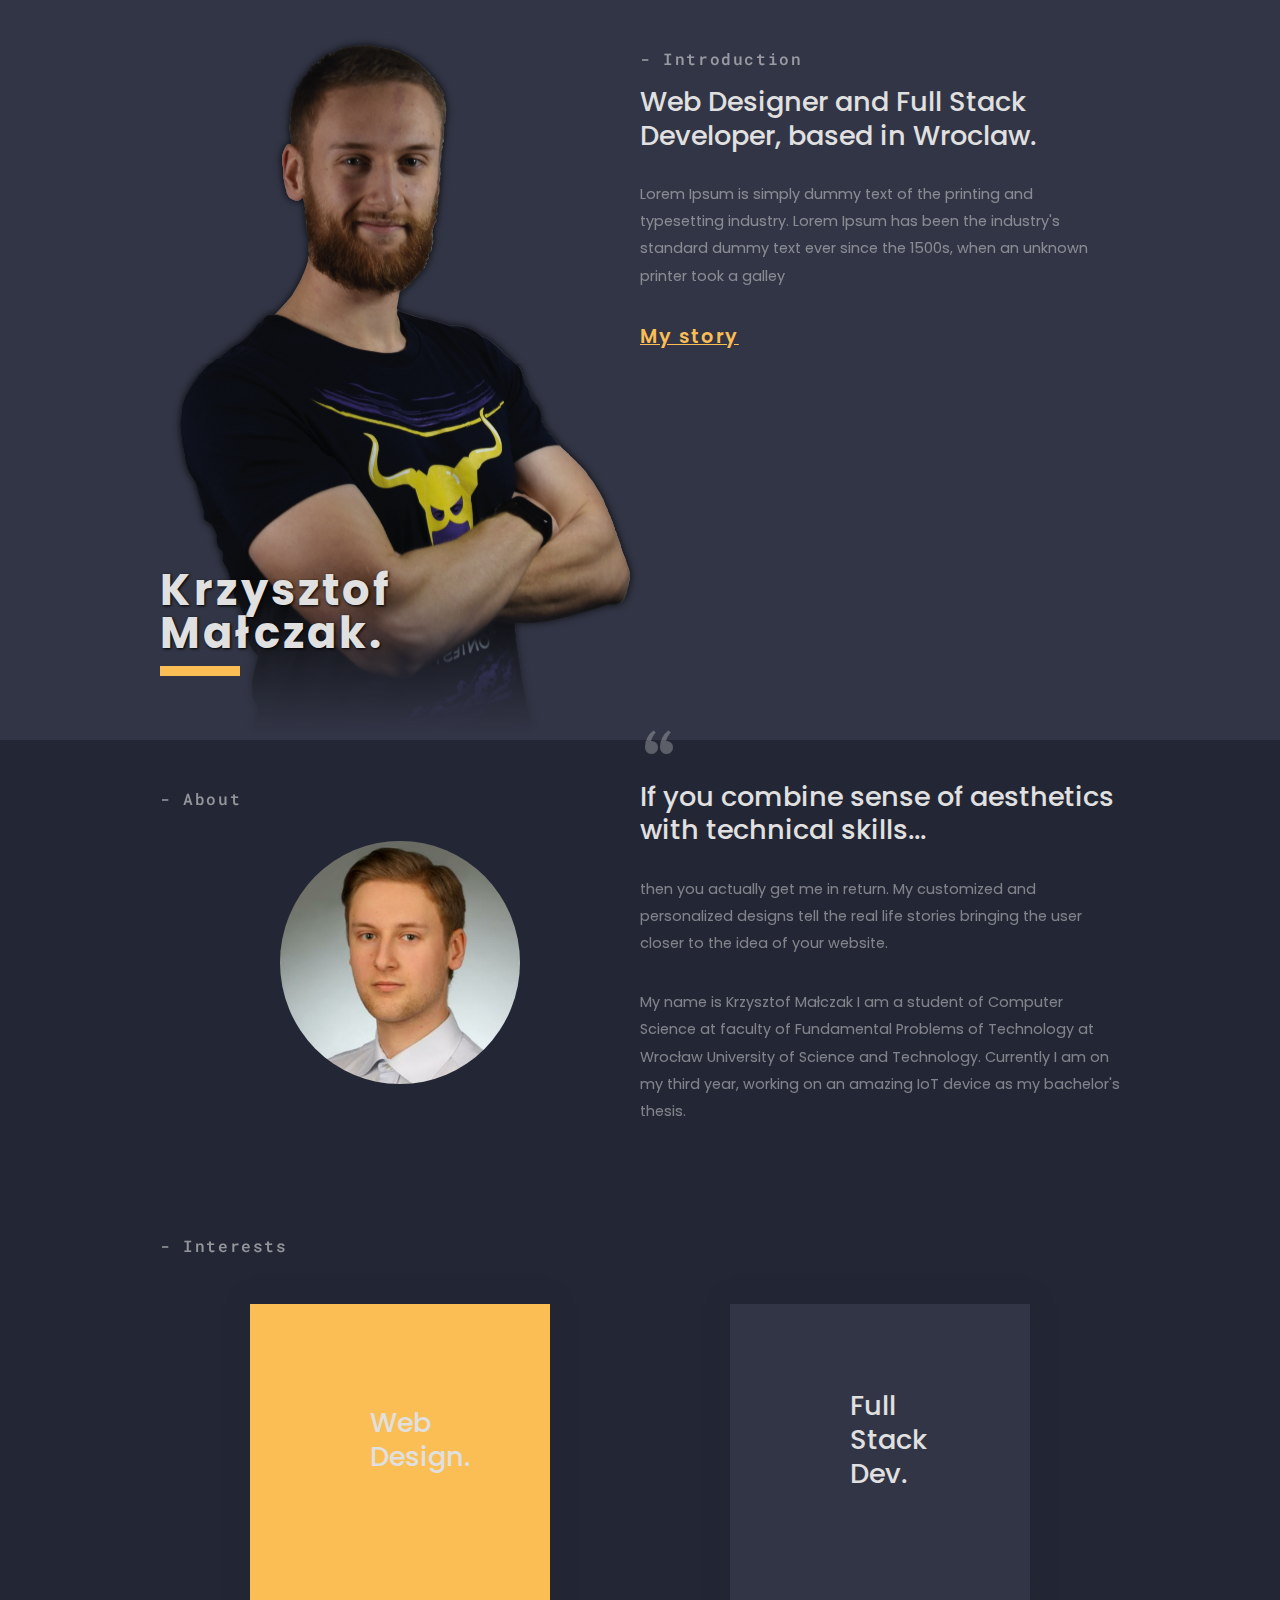
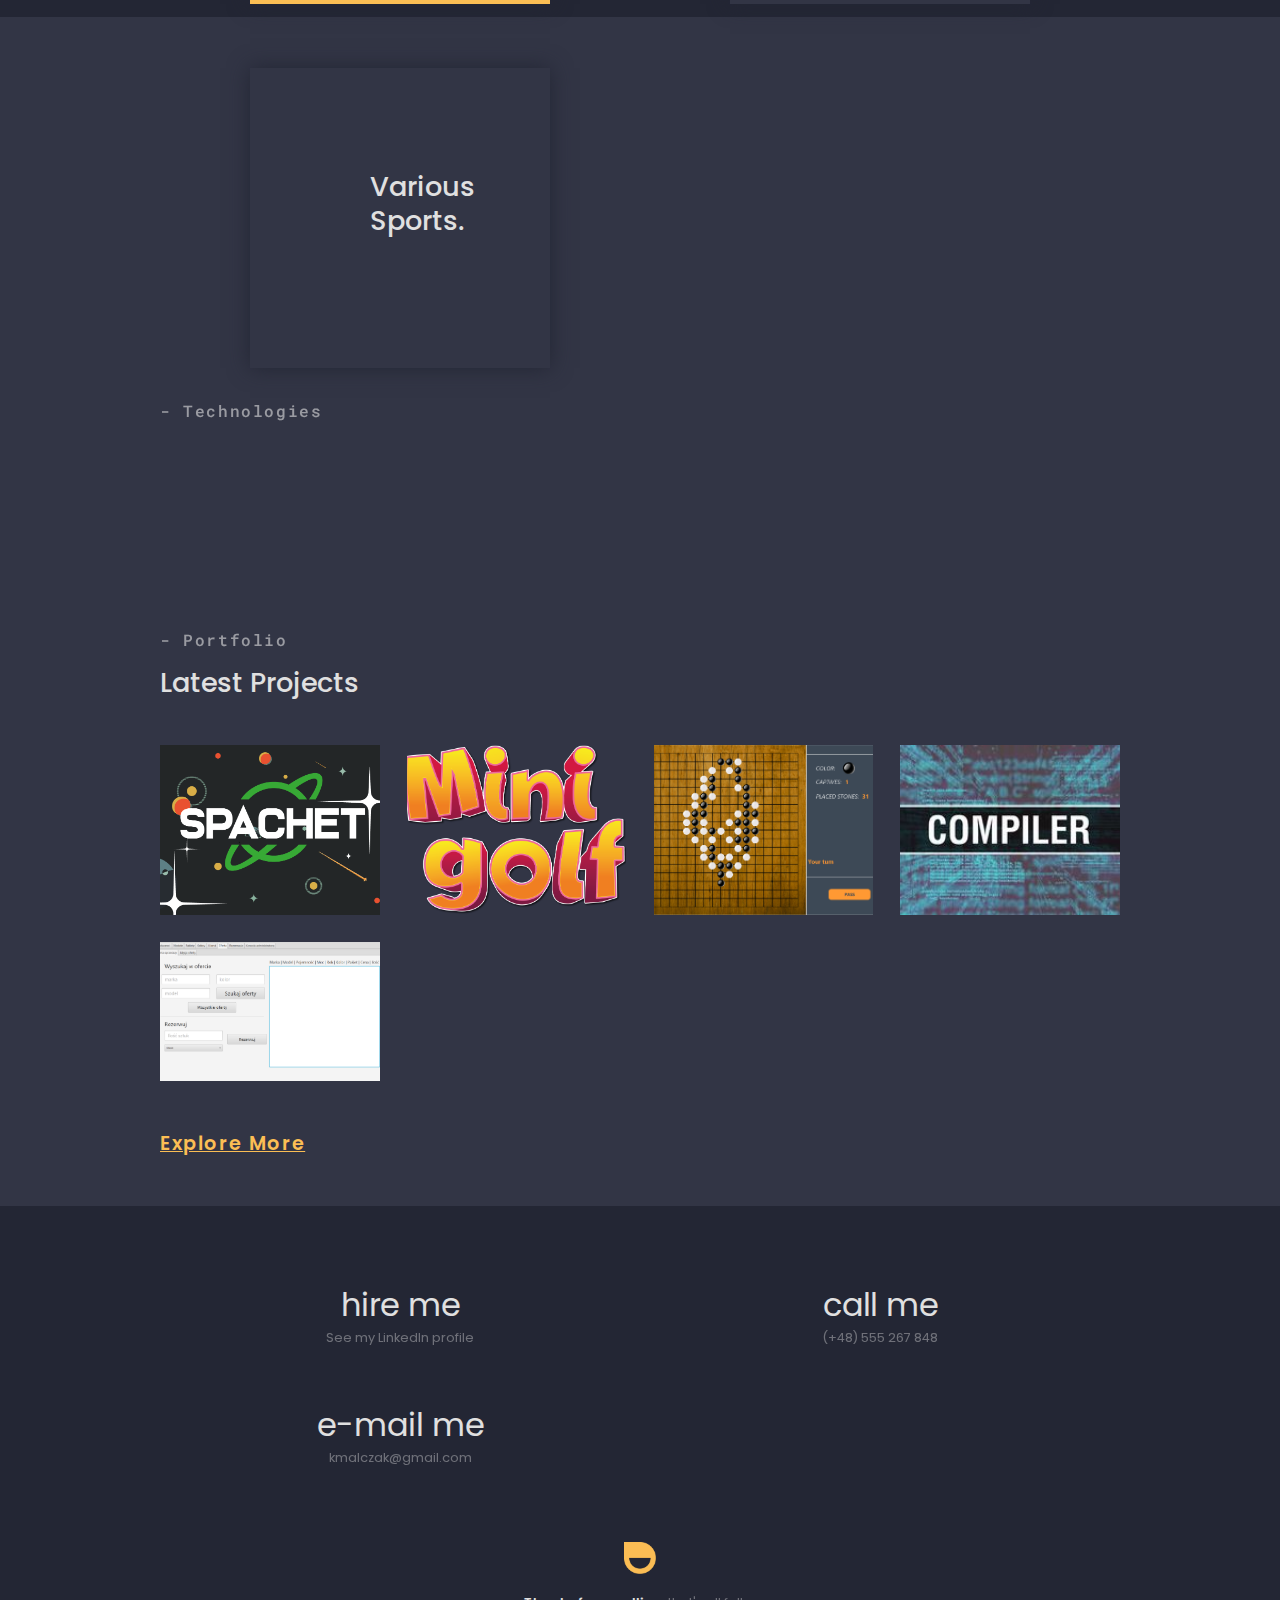
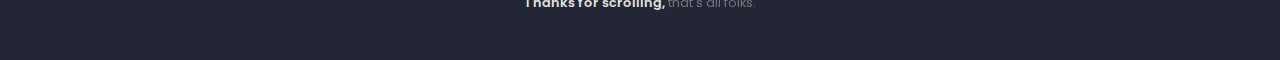
==== index.html @ ff22148f "Finished mobile version" ====
<!DOCTYPE html>
<html lang="en">
<head>
    <meta charset="UTF-8">
    <meta http-equiv="X-UA-Compatible" content="IE=edge">
    <meta name="viewport" content="width=device-width, initial-scale=1.0">
    <link rel="stylesheet" href="https://use.fontawesome.com/releases/v5.15.2/css/all.css" integrity="sha384-vSIIfh2YWi9wW0r9iZe7RJPrKwp6bG+s9QZMoITbCckVJqGCCRhc+ccxNcdpHuYu" crossorigin="anonymous">
    <link rel="stylesheet" href="./styles/style.css">
    <title>Krzysztof Małczak</title>
</head>
<body>
    <section id="intro" class="light">
        <div class="container">
            <div class="grid-col">
                <div class="col-pos-rel">
                    <h1 class="page-title">Krzysztof<br>Małczak.</h1>
                    <img class="hero-img" src="./resources/me.png" alt="me">
                </div>
                <div class="col-padded">
                    <h3 class="title-dash"> - Introduction</h3>
                    <h2 class="title">Web Designer and Full Stack Developer, based in Wroclaw.</h2>
                    <p class="simple-text">Lorem Ipsum is simply dummy text of the printing and typesetting industry. Lorem Ipsum has been the industry's standard dummy text ever since the 1500s, when an unknown printer took a galley</p>
                    <a class="simple-link" href="#about">
                        <span>My story</span>
                        <i class="fas fa-arrow-right"></i>
                    </a>
                </div>
            </div>
        </div>  
    </section>
    <section id="about" class="dark">
        <div class="container">
            <div class="grid-col">
                <div class="col-padded">
                    <h3 class="title-dash"> - About</h3>
                    <img class="about-img" src="./resources/krzysztof_malczak1.png" alt="me2">
                </div>
                <div>
                    <p class="quote-symbol">“</p>
                    <h2 class="title">If you combine sense of aesthetics with technical skills...</h2>
                    <p class="simple-text">then you actually get me in return. My customized and personalized designs tell the real life stories bringing the user closer to the idea of your website.</p>
                    <p class="simple-text">My name is Krzysztof Małczak I am a student of Computer Science at faculty of Fundamental Problems of Technology at Wrocław University of Science and Technology. Currently I am on my third year, working on an amazing IoT device as my bachelor's thesis.</p>
                    <aside class="social-media-row">
                        <a href="https://www.instagram.com/mauczi16/"><i class="fab fa-instagram"></i></a>
                        <a href="https://github.com/krzysztofMlczk"><i class="fab fa-github"></i></a>
                        <a href="https://www.linkedin.com/in/krzysztof-malczak/"><i class="fab fa-linkedin-in"></i></a>
                    </aside>
                </div>
            </div>
        </div>
    </section>
    <section id="interests" class="dark-light">
        <div class="container">
            <h3 class="title-dash"> - Interests</h3>
            <div class="grid-col">
                <div class="tile bright">
                    <div class="tile-grid">
                        <i class="fas fa-dice-d6"></i>
                        <h2 class="title">Web Design.</h2>
                    </div>
                </div>
                <div class="tile">
                    <div class="tile-grid">
                        <i class="fas fa-layer-group"></i>
                        <h2 class="title">Full Stack Dev.</h2>
                    </div>
                </div>
                <div class="tile">
                    <div class="tile-grid">
                        <i class="fas fa-running"></i>
                        <h2 class="title">Various Sports.</h2>
                    </div>
                </div>
            </div>
        </div>
    </section>
    <section id="technologies" class="light">
        <div class="container">
            <h3 class="title-dash"> - Technologies</h3>
            <div class="tech-grid">
                <i class="fab fa-js"></i>
                <i class="fab fa-react"></i>
                <i class="fab fa-node-js"></i>
                <i class="fab fa-css3-alt"></i>
                <i class="fab fa-html5"></i>
                <i class="fab fa-python"></i>
            </div>
        </div>
    </section>
    <section id="portfolio" class="light">
        <div class="container">
            <h3 class="title-dash"> - Portfolio</h3>
            <h2 class="title">Latest Projects</h2>
            <div class="projects-grid">
                <div><img class="" src="./resources/projects-imgs/spachet.png" alt="cannot display"></div>
                <div><img src="./resources/projects-imgs/minigolf.png" alt="cannot display"></div>
                <div><img src="./resources/projects-imgs/go_game.png" alt="cannot display"></div>
                <div><img src="./resources/projects-imgs/compiler.jpg" alt="cannot display"></div>
                <div><img src="./resources/projects-imgs/database_app.png" alt="cannot display"></div>
            </div>
            <a class="simple-link" href="#">
                <span>Explore More</span>
                <i class="fas fa-arrow-right"></i>
            </a>
        </div>
    </section>
    <section id="contact" class="dark">
        <div class="container">
            <div class="grid-col">
                <div class="contact-item">
                    <a href="https://www.linkedin.com/in/krzysztof-malczak/"><i class="fab fa-linkedin contact-icon"></i></a>
                    <h1 class="contact-title">hire me</h1>
                    <p class="contact-text">See my LinkedIn profile</p>
                </div>
                <div class="contact-item">
                    <i class="fas fa-phone-alt contact-icon"></i>
                    <h1 class="contact-title">call me</h1>
                    <p class="contact-text">(+48) 555 267 848</p>
                </div>
                <div class="contact-item">
                    <i class="fas fa-envelope contact-icon"></i>
                    <h1 class="contact-title">e-mail me</h1>
                    <p class="contact-text">kmalczak@gmail.com</p>
                </div>
            </div>
        </div>
    </section>
    <footer class="dark">
        <div class="container">
            <img class="logo" src="./resources/logo.png" alt="logo">
            <p class="text">
                Thanks for scrolling,<span> that's all folks.</span>
            </p>
        </div>
    </footer>
</body>
</html>
---- styles/style.css ----
@import url("./variables.css");
@import url("https://fonts.googleapis.com/css2?family=Poppins:wght@100;200;300;400;500;600;700;800;900&family=Roboto+Mono:wght@300;400;500;600;700&family=RocknRoll+One&display=swap");

/* ----------------- GENERAL ------------------------ */
* {
  margin: 0;
  padding: 0;
  box-sizing: border-box;
  font-family: "Poppins", sans-serif;
  font-weight: 400;
  color: var(--text-color);
}

section.light {
  background-color: var(--bg-light);
}

section.dark,
footer.dark {
  background-color: var(--bg-dark);
}

section.dark-light {
  background: linear-gradient(180deg, var(--bg-dark) 50%, var(--bg-light) 50%);
}

.container {
  width: 75vw;
  margin: 0 auto;
}

.grid-col {
  display: grid;
  grid-template-columns: 1fr;
}

.col-pos-rel {
  position: relative;
}

.col-padded {
  padding: 3rem 0;
}

h3.title-dash {
  font-size: 1rem;
  font-weight: 500;
  font-family: "Roboto Mono", monospace;
  opacity: 0.6;
  letter-spacing: 0.1rem;
  margin-bottom: 1rem;
}

h2.title {
  font-size: 1.7rem;
  font-weight: 500;
  line-height: 2.1rem;
  margin-bottom: 1.8rem;
}

p.simple-text {
  font-size: 0.9rem;
  opacity: 0.5;
  line-height: 1.7rem;
  margin-bottom: 2rem;
}

a.simple-link {
  text-decoration: none;
  font-size: 1.2rem;
  letter-spacing: 0.1rem;
  color: var(--addition-color);
}

a.simple-link > span {
  font-weight: 600;
  text-decoration: underline;
}

a.simple-link > i {
  margin-left: 1.5rem;
}

a.simple-link > span,
a.simple-link > i {
  color: var(--addition-color);
  transition: color 0.2s ease;
}

a.simple-link:hover > span,
a.simple-link:hover > i {
  color: white;
}

/* ----------------- INTRO ------------------------ */

.hero-img {
  width: 100%;
  mask-image: linear-gradient(
    to top,
    rgba(0, 0, 0, 0) 0%,
    rgba(0, 0, 0, 1) 20%
  );
  -webkit-mask-image: linear-gradient(
    to top,
    rgba(0, 0, 0, 0) 0%,
    rgba(0, 0, 0, 1) 20%
  );
}

.page-title {
  z-index: 10;
  position: absolute;
  bottom: 10%;
  font-size: 2.7rem;
  font-weight: 700;
  letter-spacing: 0.2rem;
  line-height: 2.7rem;
  text-shadow: 1px 1px 3px black;
}

.page-title::after {
  content: "";
  height: 10px;
  width: 25vw;
  max-width: 80px;
  background: var(--addition-color);
  display: block;
  transform: translateY(10px);
}

/* -------------- ABOUT ---------------------------- */

.about-img {
  width: 50%;
  display: block;
  margin: 2rem auto 0 auto;
  border-radius: 100%;
}

p.quote-symbol {
  font-size: 5rem;
  line-height: 2.5rem;
  opacity: 0.3;
  font-family: "RocknRoll One", sans-serif;
}

.social-media-row {
  font-size: 1.25rem;
  text-align: center;
  margin-bottom: 3rem;
}

.social-media-row a {
  text-decoration: none;
}

.social-media-row i {
  color: var(--addition-color);
  margin: 1.25rem 0.65rem 0 0.65rem;
}

/* ----------------- INTERESTS ------------------- */

.tile {
  display: flex;
  flex-direction: column;
  justify-content: center;
  align-items: center;
  width: 75vw;
  height: 75vw;
  max-width: 300px;
  max-height: 300px;
  margin: 2rem auto;
  background-color: var(--bg-light);
  box-shadow: 0 0 20px var(--bg-dark);
}

.tile.bright {
  background-color: var(--addition-color);
}

.tile-grid {
  width: 60%;
  display: grid;
  grid-template-columns: 1fr 2fr;
}

.tile i {
  font-size: 1.5rem;
  text-align: center;
}

/* ---------------- TECHNOLOGIES ------------------ */

.tech-grid {
  display: grid;
  grid-template-columns: 1fr 1fr;
  grid-gap: 3rem;
  text-align: center;
  padding: 3rem 0;
}

.tech-grid i {
  font-size: 4rem;
}

/* -------------- PORTFOLIO -------------------------- */

#portfolio {
  padding-bottom: 3rem;
}

.projects-grid {
  display: grid;
  grid-template-columns: repeat(auto-fit, minmax(200px, 1fr));
  grid-gap: 1.7rem;
  padding: 1rem 0 3rem 0;
}

.projects-grid div {
  overflow: hidden;
}

.projects-grid img {
  width: 100%;
  height: 100%;
  object-fit: cover;
  cursor: pointer;
  transition: all 0.2s ease;
}

.projects-grid img:hover {
  transform: scale(1.1);
}

/* -------------------- CONTACT ----------------------------------- */

#contact {
  padding: 3rem 0;
}

.contact-item {
  text-align: center;
  padding: 1.7rem 0;
}

.contact-icon {
  font-size: 2.2rem;
}

.contact-text {
  opacity: 0.4;
  font-size: 0.8rem;
}

/* -------------------- FOOTER ----------------------------------- */

footer {
  padding-bottom: 3rem;
  text-align: center;
}

footer .logo {
  width: 2rem;
  margin-bottom: 0.8rem;
}

footer .text {
  font-weight: 600;
  font-size: 0.8rem;
}

footer .text span {
  font-weight: normal;
  opacity: 0.4;
}

/* MEDIUM SCREEN */

@media screen and (min-width: 768px) {
  .grid-col {
    grid-template-columns: 1fr 1fr;
  }
}

/* LARGE SCREEN */
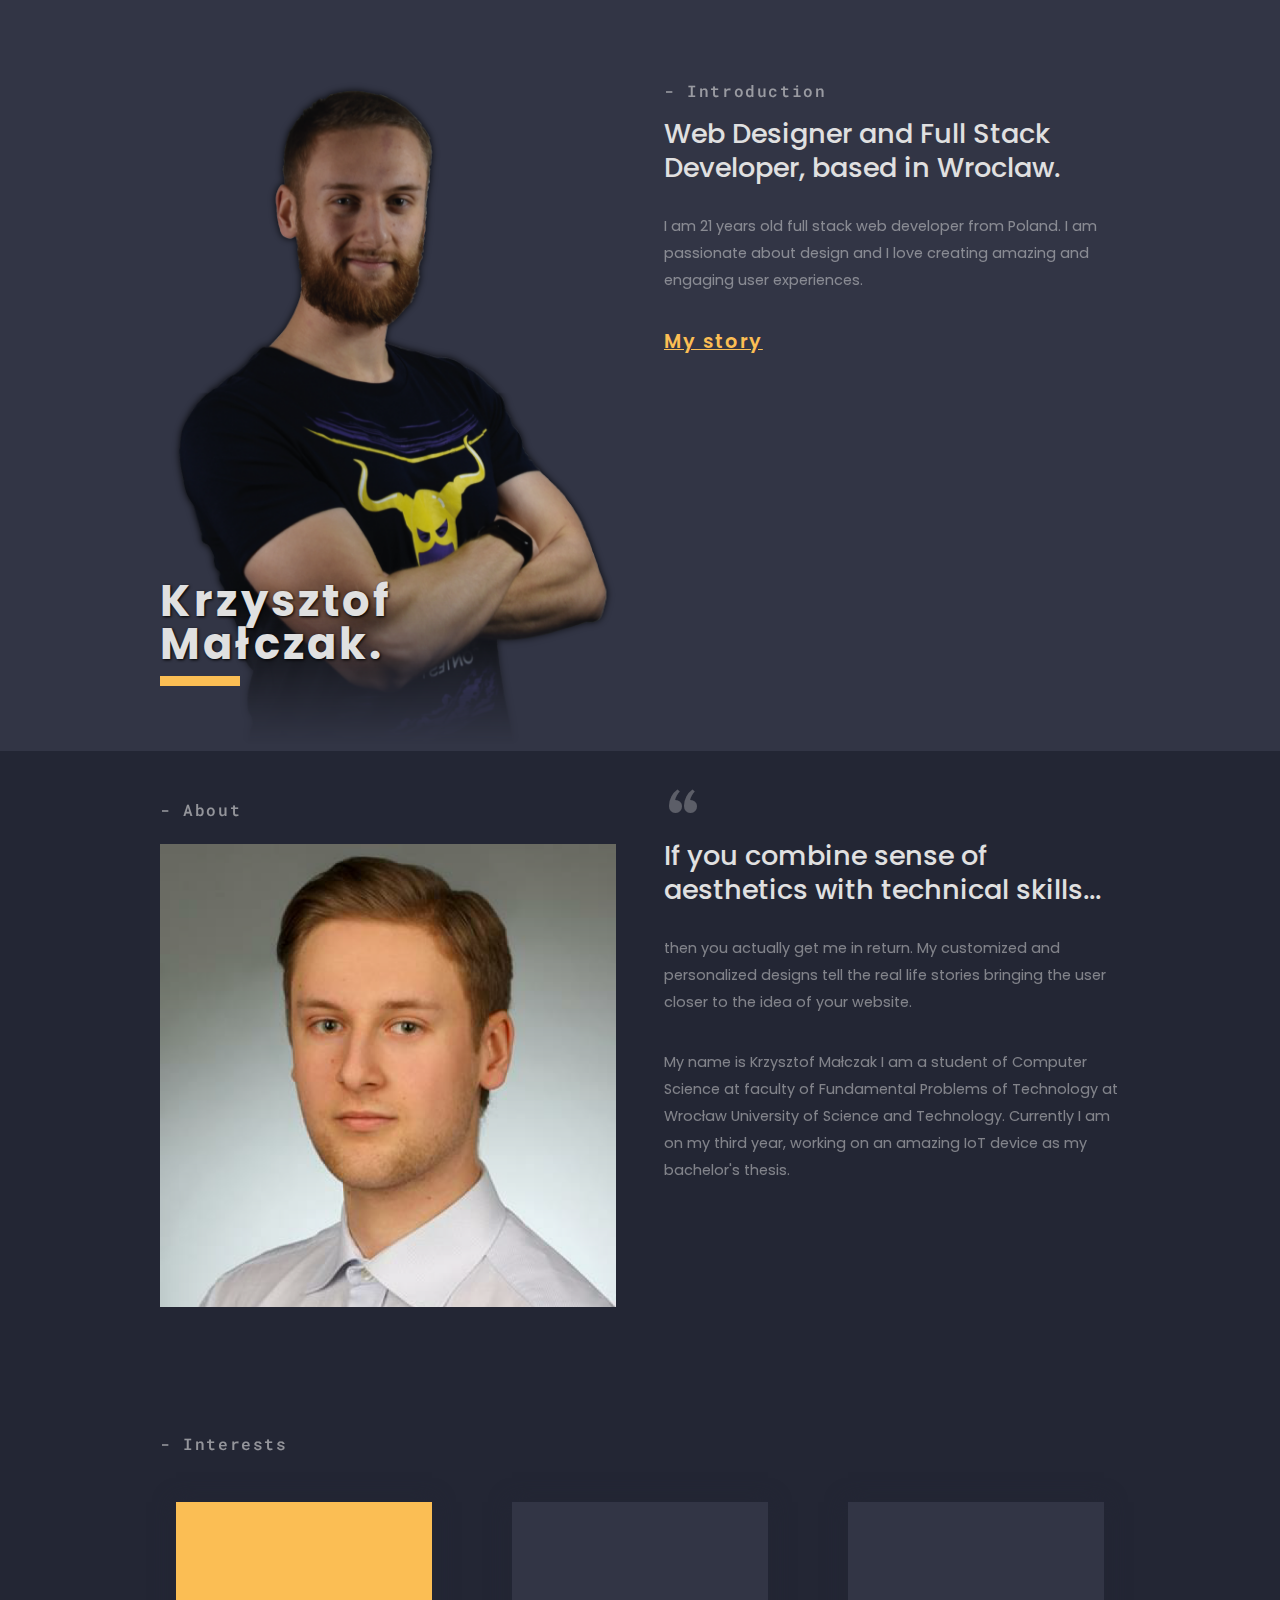
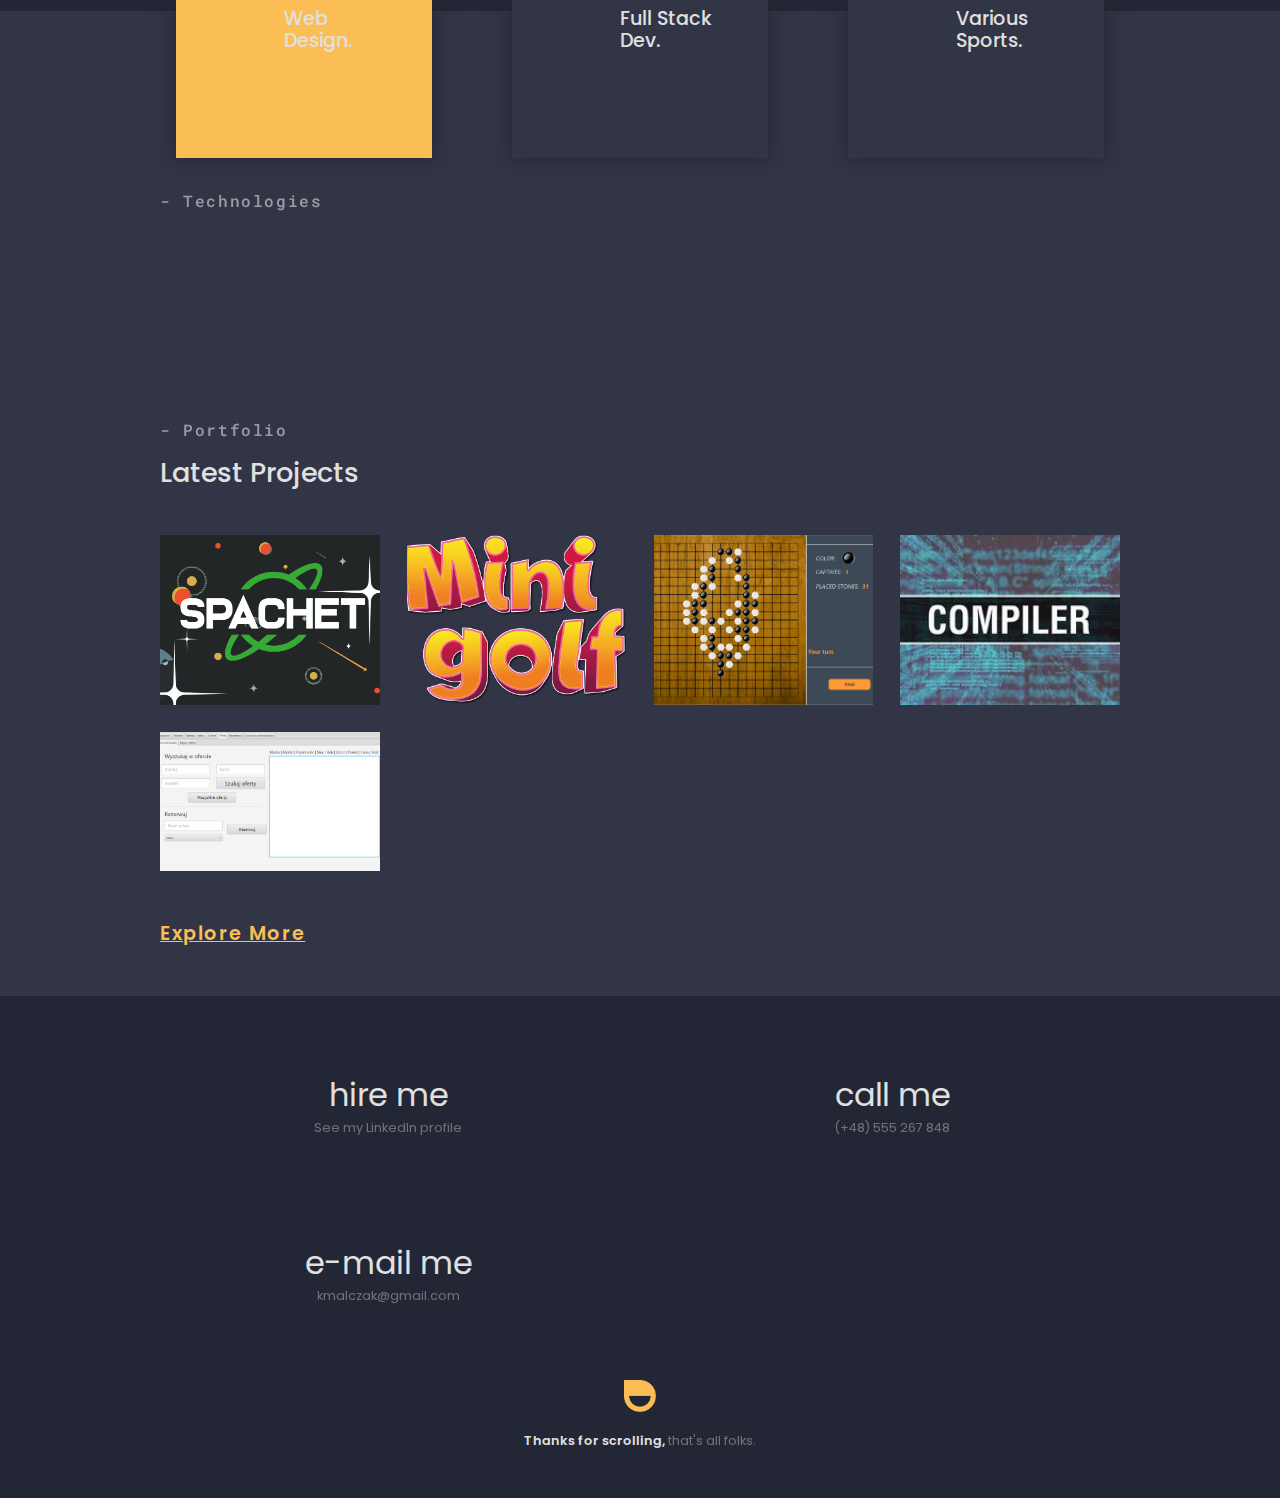
==== commit ef52a391: "Implemented intro, about and interests sections for medium device" ====
--- a/index.html
+++ b/index.html
@@ -19,7 +19,7 @@
                 <div class="col-padded">
                     <h3 class="title-dash"> - Introduction</h3>
                     <h2 class="title">Web Designer and Full Stack Developer, based in Wroclaw.</h2>
-                    <p class="simple-text">Lorem Ipsum is simply dummy text of the printing and typesetting industry. Lorem Ipsum has been the industry's standard dummy text ever since the 1500s, when an unknown printer took a galley</p>
+                    <p class="simple-text">I am 21 years old full stack web developer from Poland. I am passionate about design and I love creating amazing and engaging user experiences.</p>
                     <a class="simple-link" href="#about">
                         <span>My story</span>
                         <i class="fas fa-arrow-right"></i>
@@ -35,18 +35,18 @@
                     <h3 class="title-dash"> - About</h3>
                     <img class="about-img" src="./resources/krzysztof_malczak1.png" alt="me2">
                 </div>
-                <div>
+                <div class="col">
                     <p class="quote-symbol">“</p>
                     <h2 class="title">If you combine sense of aesthetics with technical skills...</h2>
                     <p class="simple-text">then you actually get me in return. My customized and personalized designs tell the real life stories bringing the user closer to the idea of your website.</p>
                     <p class="simple-text">My name is Krzysztof Małczak I am a student of Computer Science at faculty of Fundamental Problems of Technology at Wrocław University of Science and Technology. Currently I am on my third year, working on an amazing IoT device as my bachelor's thesis.</p>
-                    <aside class="social-media-row">
-                        <a href="https://www.instagram.com/mauczi16/"><i class="fab fa-instagram"></i></a>
-                        <a href="https://github.com/krzysztofMlczk"><i class="fab fa-github"></i></a>
-                        <a href="https://www.linkedin.com/in/krzysztof-malczak/"><i class="fab fa-linkedin-in"></i></a>
-                    </aside>
                 </div>
             </div>
+            <aside class="social-media-row">
+                <a href="https://www.instagram.com/mauczi16/"><i class="fab fa-instagram"></i></a>
+                <a href="https://github.com/krzysztofMlczk"><i class="fab fa-github"></i></a>
+                <a href="https://www.linkedin.com/in/krzysztof-malczak/"><i class="fab fa-linkedin-in"></i></a>
+            </aside>
         </div>
     </section>
     <section id="interests" class="dark-light">
--- a/styles/style.css
+++ b/styles/style.css
@@ -148,7 +148,7 @@
 .social-media-row {
   font-size: 1.25rem;
   text-align: center;
-  margin-bottom: 3rem;
+  padding-bottom: 3rem;
 }
 
 .social-media-row a {
@@ -191,6 +191,10 @@
   text-align: center;
 }
 
+.tile .title {
+  margin-bottom: 0;
+}
+
 /* ---------------- TECHNOLOGIES ------------------ */
 
 .tech-grid {
@@ -279,9 +283,56 @@
 /* MEDIUM SCREEN */
 
 @media screen and (min-width: 768px) {
+  /* -------------- GENERAL --------------- */
   .grid-col {
     grid-template-columns: 1fr 1fr;
-  }
+    grid-gap: 3rem;
+  }
+
+  /* -------------- INTRODUCTION --------------- */
+  #intro .col-padded {
+    padding: 5rem 0;
+  }
+
+  .hero-img {
+    padding-top: 3rem;
+  }
+
+  /* -------------- ABOUT --------------- */
+  #about .col {
+    padding: 3rem 0;
+  }
+
+  .about-img {
+    width: 100%;
+    border-radius: 0;
+    margin-top: 1.5rem;
+  }
+
+  /* -------------- INTERESTS --------------- */
+  #interests .grid-col {
+    grid-template-columns: 1fr 1fr 1fr;
+  }
+
+  .tile {
+    width: 20vw;
+    height: 20vw;
+  }
+
+  .tile .title {
+    font-size: 1.2rem;
+    line-height: 1.4rem;
+  }
+
+  .tile i {
+    font-size: 1.2rem;
+  }
+
+  .tile-grid {
+    grid-gap: 0.5rem;
+  }
+
+  /* -------------- TECHNOLOGIES --------------- */
 }
 
 /* LARGE SCREEN */
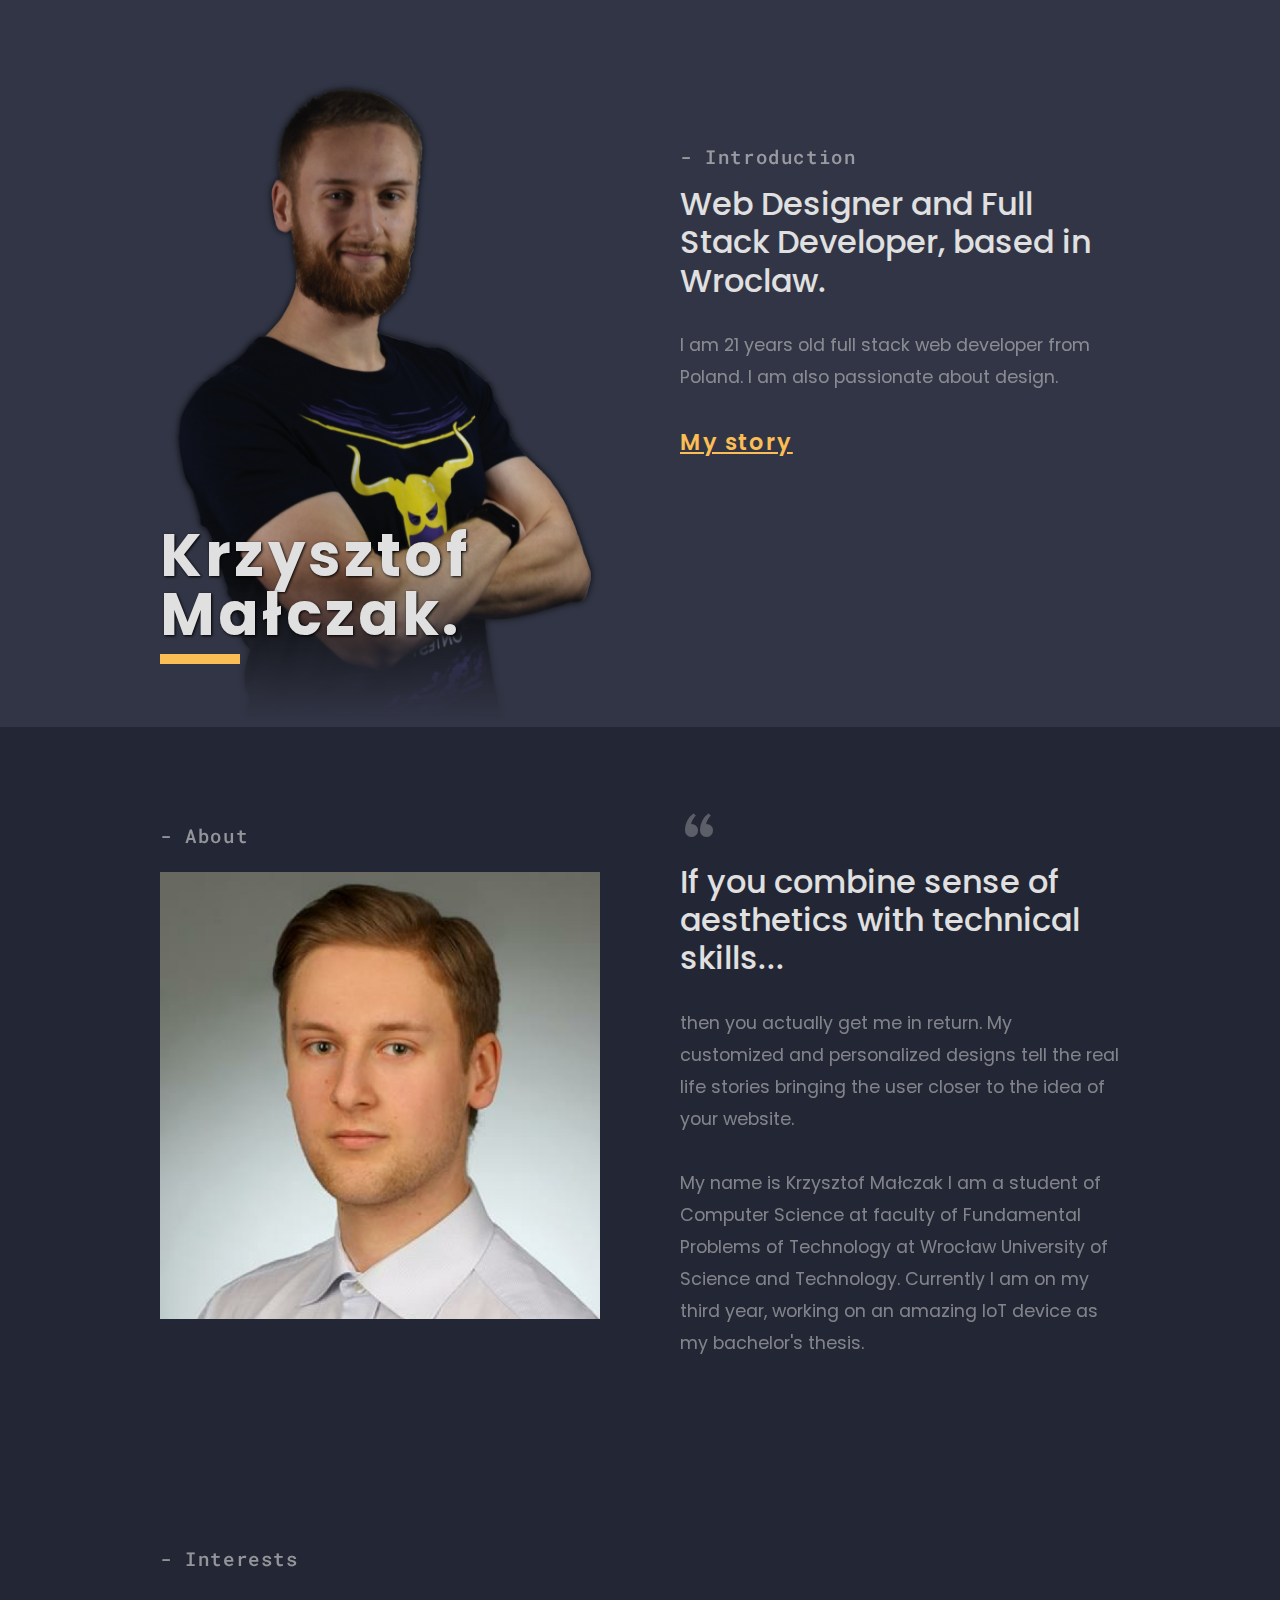
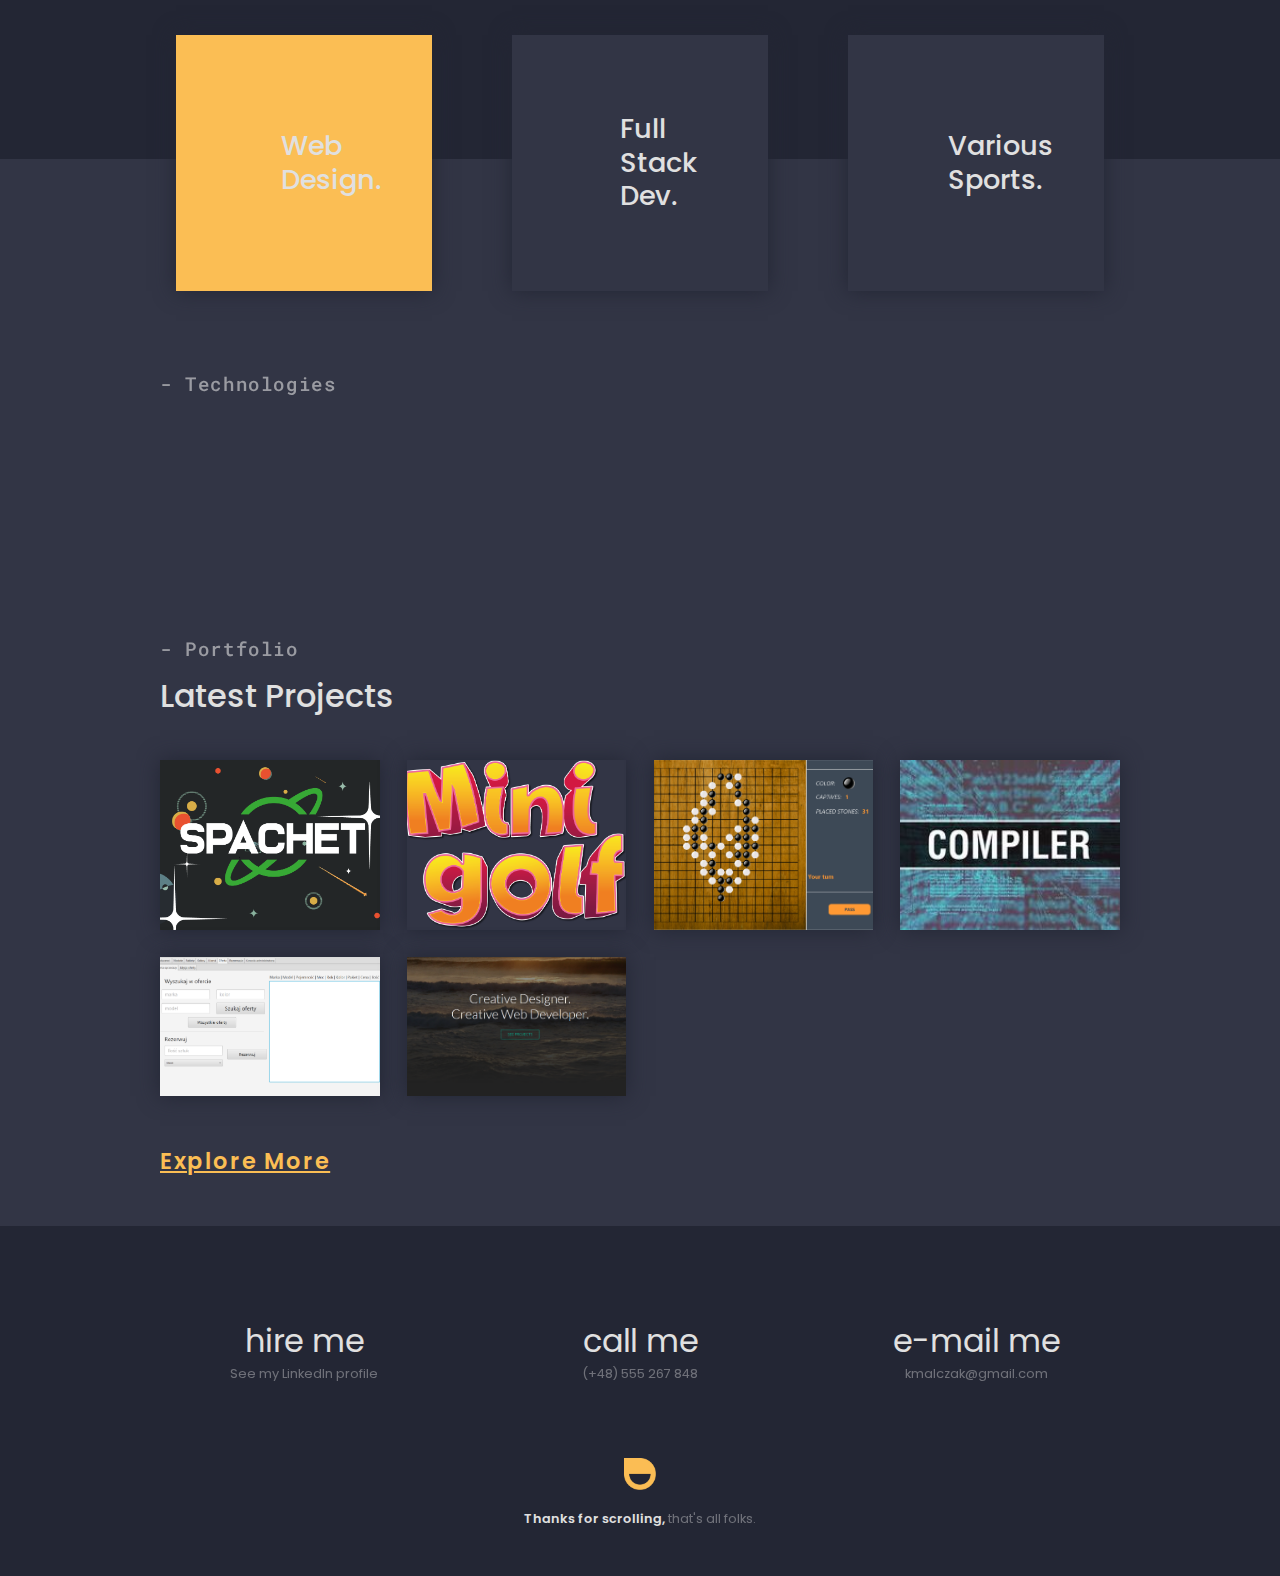
==== commit ba393e0d: "Home Page finished for all device sizes. Added smooth scroll" ====
--- a/index.html
+++ b/index.html
@@ -9,122 +9,140 @@
     <title>Krzysztof Małczak</title>
 </head>
 <body>
-    <section id="intro" class="light">
-        <div class="container">
-            <div class="grid-col">
-                <div class="col-pos-rel">
-                    <h1 class="page-title">Krzysztof<br>Małczak.</h1>
-                    <img class="hero-img" src="./resources/me.png" alt="me">
-                </div>
-                <div class="col-padded">
-                    <h3 class="title-dash"> - Introduction</h3>
-                    <h2 class="title">Web Designer and Full Stack Developer, based in Wroclaw.</h2>
-                    <p class="simple-text">I am 21 years old full stack web developer from Poland. I am passionate about design and I love creating amazing and engaging user experiences.</p>
-                    <a class="simple-link" href="#about">
-                        <span>My story</span>
-                        <i class="fas fa-arrow-right"></i>
-                    </a>
-                </div>
-            </div>
-        </div>  
-    </section>
-    <section id="about" class="dark">
-        <div class="container">
-            <div class="grid-col">
-                <div class="col-padded">
-                    <h3 class="title-dash"> - About</h3>
-                    <img class="about-img" src="./resources/krzysztof_malczak1.png" alt="me2">
-                </div>
-                <div class="col">
-                    <p class="quote-symbol">“</p>
-                    <h2 class="title">If you combine sense of aesthetics with technical skills...</h2>
-                    <p class="simple-text">then you actually get me in return. My customized and personalized designs tell the real life stories bringing the user closer to the idea of your website.</p>
-                    <p class="simple-text">My name is Krzysztof Małczak I am a student of Computer Science at faculty of Fundamental Problems of Technology at Wrocław University of Science and Technology. Currently I am on my third year, working on an amazing IoT device as my bachelor's thesis.</p>
-                </div>
-            </div>
-            <aside class="social-media-row">
-                <a href="https://www.instagram.com/mauczi16/"><i class="fab fa-instagram"></i></a>
-                <a href="https://github.com/krzysztofMlczk"><i class="fab fa-github"></i></a>
-                <a href="https://www.linkedin.com/in/krzysztof-malczak/"><i class="fab fa-linkedin-in"></i></a>
-            </aside>
-        </div>
-    </section>
-    <section id="interests" class="dark-light">
-        <div class="container">
-            <h3 class="title-dash"> - Interests</h3>
-            <div class="grid-col">
-                <div class="tile bright">
-                    <div class="tile-grid">
-                        <i class="fas fa-dice-d6"></i>
-                        <h2 class="title">Web Design.</h2>
+    <header class="nav-bar">
+        <nav class="container">
+            
+        </nav>
+    </header>
+    <main>
+        <section id="intro" class="light">
+            <div class="container">
+                <div class="grid-col">
+                    <div class="col-pos-rel">
+                        <h1 class="page-title">Krzysztof<br>Małczak.</h1>
+                        <aside class="social-media-row">
+                            <a href="https://www.instagram.com/mauczi16/"><i class="fab fa-instagram"></i></a>
+                            <a href="https://github.com/krzysztofMlczk"><i class="fab fa-github"></i></a>
+                            <a href="https://www.linkedin.com/in/krzysztof-malczak/"><i class="fab fa-linkedin-in"></i></a>
+                        </aside>
+                        <img class="hero-img" src="./resources/me.png" alt="me">
+                    </div>
+                    <div class="col-padded">
+                        <h3 class="title-dash"> - Introduction</h3>
+                        <h2 class="title">Web Designer and Full Stack Developer, based in Wroclaw.</h2>
+                        <p class="simple-text">I am 21 years old full stack web developer from Poland. I am also passionate about design.</p>
+                        <a class="simple-link" href="#about">
+                            <span>My story</span>
+                            <i class="fas fa-arrow-right"></i>
+                        </a>
                     </div>
                 </div>
-                <div class="tile">
-                    <div class="tile-grid">
-                        <i class="fas fa-layer-group"></i>
-                        <h2 class="title">Full Stack Dev.</h2>
+            </div>  
+        </section>
+        <section id="about" class="dark">
+            <div class="container">
+                <div class="grid-col">
+                    <div class="col-padded">
+                        <h3 class="title-dash"> - About</h3>
+                        <img class="about-img" src="./resources/krzysztof_malczak1.png" alt="me2">
+                    </div>
+                    <div class="col">
+                        <p class="quote-symbol">“</p>
+                        <h2 class="title">If you combine sense of aesthetics with technical skills...</h2>
+                        <p class="simple-text">then you actually get me in return. My customized and personalized designs tell the real life stories bringing the user closer to the idea of your website.</p>
+                        <p class="simple-text">My name is Krzysztof Małczak I am a student of Computer Science at faculty of Fundamental Problems of Technology at Wrocław University of Science and Technology. Currently I am on my third year, working on an amazing IoT device as my bachelor's thesis.</p>
                     </div>
                 </div>
-                <div class="tile">
-                    <div class="tile-grid">
-                        <i class="fas fa-running"></i>
-                        <h2 class="title">Various Sports.</h2>
+                <aside class="social-media-row">
+                    <a href="https://www.instagram.com/mauczi16/"><i class="fab fa-instagram"></i></a>
+                    <a href="https://github.com/krzysztofMlczk"><i class="fab fa-github"></i></a>
+                    <a href="https://www.linkedin.com/in/krzysztof-malczak/"><i class="fab fa-linkedin-in"></i></a>
+                </aside>
+            </div>
+        </section>
+        <section id="interests" class="dark-light">
+            <div class="container">
+                <h3 class="title-dash"> - Interests</h3>
+                <div class="grid-col">
+                    <div class="tile bright">
+                        <div class="tile-grid">
+                            <i class="fas fa-dice-d6"></i>
+                            <h2 class="title">Web Design.</h2>
+                        </div>
+                    </div>
+                    <div class="tile">
+                        <div class="tile-grid">
+                            <i class="fas fa-layer-group"></i>
+                            <h2 class="title">Full Stack Dev.</h2>
+                        </div>
+                    </div>
+                    <div class="tile">
+                        <div class="tile-grid">
+                            <i class="fas fa-running"></i>
+                            <h2 class="title">Various Sports.</h2>
+                        </div>
                     </div>
                 </div>
             </div>
-        </div>
-    </section>
-    <section id="technologies" class="light">
-        <div class="container">
-            <h3 class="title-dash"> - Technologies</h3>
-            <div class="tech-grid">
-                <i class="fab fa-js"></i>
-                <i class="fab fa-react"></i>
-                <i class="fab fa-node-js"></i>
-                <i class="fab fa-css3-alt"></i>
-                <i class="fab fa-html5"></i>
-                <i class="fab fa-python"></i>
-            </div>
-        </div>
-    </section>
-    <section id="portfolio" class="light">
-        <div class="container">
-            <h3 class="title-dash"> - Portfolio</h3>
-            <h2 class="title">Latest Projects</h2>
-            <div class="projects-grid">
-                <div><img class="" src="./resources/projects-imgs/spachet.png" alt="cannot display"></div>
-                <div><img src="./resources/projects-imgs/minigolf.png" alt="cannot display"></div>
-                <div><img src="./resources/projects-imgs/go_game.png" alt="cannot display"></div>
-                <div><img src="./resources/projects-imgs/compiler.jpg" alt="cannot display"></div>
-                <div><img src="./resources/projects-imgs/database_app.png" alt="cannot display"></div>
-            </div>
-            <a class="simple-link" href="#">
-                <span>Explore More</span>
-                <i class="fas fa-arrow-right"></i>
-            </a>
-        </div>
-    </section>
-    <section id="contact" class="dark">
-        <div class="container">
-            <div class="grid-col">
-                <div class="contact-item">
-                    <a href="https://www.linkedin.com/in/krzysztof-malczak/"><i class="fab fa-linkedin contact-icon"></i></a>
-                    <h1 class="contact-title">hire me</h1>
-                    <p class="contact-text">See my LinkedIn profile</p>
-                </div>
-                <div class="contact-item">
-                    <i class="fas fa-phone-alt contact-icon"></i>
-                    <h1 class="contact-title">call me</h1>
-                    <p class="contact-text">(+48) 555 267 848</p>
-                </div>
-                <div class="contact-item">
-                    <i class="fas fa-envelope contact-icon"></i>
-                    <h1 class="contact-title">e-mail me</h1>
-                    <p class="contact-text">kmalczak@gmail.com</p>
+        </section>
+        <section id="technologies" class="light">
+            <div class="container">
+                <h3 class="title-dash"> - Technologies</h3>
+                <div class="tech-grid">
+                    <i class="fab fa-js"></i>
+                    <i class="fab fa-react"></i>
+                    <i class="fab fa-node-js"></i>
+                    <i class="fab fa-css3-alt"></i>
+                    <i class="fab fa-html5"></i>
+                    <i class="fab fa-python"></i>
                 </div>
             </div>
-        </div>
-    </section>
+        </section>
+        <section id="portfolio" class="light">
+            <div class="container">
+                <h3 class="title-dash"> - Portfolio</h3>
+                <div class="grid-col">
+                    <div class="col">
+                        <h2 class="title">Latest Projects</h2>
+                        <p class="simple-text">Here are some of my projects, that I have created or participated in during my studies. Feel free to check them out!</p>
+                    </div>
+                    <div class="projects-grid">
+                        <div><img class="" src="./resources/projects-imgs/spachet.png" alt="cannot display"></div>
+                        <div><img src="./resources/projects-imgs/minigolf.png" alt="cannot display"></div>
+                        <div><img src="./resources/projects-imgs/go_game.png" alt="cannot display"></div>
+                        <div><img src="./resources/projects-imgs/compiler.jpg" alt="cannot display"></div>
+                        <div><img src="./resources/projects-imgs/database_app.png" alt="cannot display"></div>
+                        <div><img src="./resources/projects-imgs/personal_website.png" alt="cannot display"></div>
+                    </div>
+                </div>
+                <a class="simple-link" href="#">
+                    <span>Explore More</span>
+                    <i class="fas fa-arrow-right"></i>
+                </a>
+            </div>
+        </section>
+        <section id="contact" class="dark">
+            <div class="container">
+                <div class="grid-col">
+                    <div class="contact-item">
+                        <a href="https://www.linkedin.com/in/krzysztof-malczak/"><i class="fab fa-linkedin contact-icon"></i></a>
+                        <h1 class="contact-title">hire me</h1>
+                        <p class="contact-text">See my LinkedIn profile</p>
+                    </div>
+                    <div class="contact-item">
+                        <i class="fas fa-phone-alt contact-icon"></i>
+                        <h1 class="contact-title">call me</h1>
+                        <p class="contact-text">(+48) 555 267 848</p>
+                    </div>
+                    <div class="contact-item">
+                        <i class="fas fa-envelope contact-icon"></i>
+                        <h1 class="contact-title">e-mail me</h1>
+                        <p class="contact-text">kmalczak@gmail.com</p>
+                    </div>
+                </div>
+            </div>
+        </section>
+    </main>
     <footer class="dark">
         <div class="container">
             <img class="logo" src="./resources/logo.png" alt="logo">
--- a/styles/style.css
+++ b/styles/style.css
@@ -9,6 +9,7 @@
   font-family: "Poppins", sans-serif;
   font-weight: 400;
   color: var(--text-color);
+  scroll-behavior: smooth;
 }
 
 section.light {
@@ -26,6 +27,7 @@
 
 .container {
   width: 75vw;
+  max-width: 1000px;
   margin: 0 auto;
 }
 
@@ -91,8 +93,12 @@
 a.simple-link:hover > i {
   color: white;
 }
+/* ----------------- NAVBAR ------------------------ */
 
 /* ----------------- INTRO ------------------------ */
+#intro .social-media-row {
+  display: none;
+}
 
 .hero-img {
   width: 100%;
@@ -169,8 +175,8 @@
   align-items: center;
   width: 75vw;
   height: 75vw;
-  max-width: 300px;
-  max-height: 300px;
+  max-width: 280px;
+  max-height: 280px;
   margin: 2rem auto;
   background-color: var(--bg-light);
   box-shadow: 0 0 20px var(--bg-dark);
@@ -215,6 +221,10 @@
   padding-bottom: 3rem;
 }
 
+#portfolio .simple-text {
+  display: none;
+}
+
 .projects-grid {
   display: grid;
   grid-template-columns: repeat(auto-fit, minmax(200px, 1fr));
@@ -224,6 +234,7 @@
 
 .projects-grid div {
   overflow: hidden;
+  box-shadow: 0 0 20px var(--bg-dark);
 }
 
 .projects-grid img {
@@ -241,7 +252,7 @@
 /* -------------------- CONTACT ----------------------------------- */
 
 #contact {
-  padding: 3rem 0;
+  padding: 4rem 0 3rem 0;
 }
 
 .contact-item {
@@ -299,8 +310,9 @@
   }
 
   /* -------------- ABOUT --------------- */
+  #about .col-padded,
   #about .col {
-    padding: 3rem 0;
+    padding: 4rem 0 3rem 0;
   }
 
   .about-img {
@@ -317,6 +329,7 @@
   .tile {
     width: 20vw;
     height: 20vw;
+    margin: 2rem auto 4rem auto;
   }
 
   .tile .title {
@@ -333,6 +346,143 @@
   }
 
   /* -------------- TECHNOLOGIES --------------- */
+  .tech-grid {
+    grid-template-columns: 1fr 1fr 1fr;
+    padding: 3rem 0 5rem 0;
+  }
+
+  /* -------------- PORTFOLIO --------------- */
+  #portfolio .grid-col {
+    grid-template-columns: 1fr;
+    grid-gap: 0rem;
+  }
+
+  /* -------------- CONTACT --------------- */
+  #contact .grid-col {
+    grid-template-columns: 1fr 1fr 1fr;
+  }
 }
 
 /* LARGE SCREEN */
+@media screen and (min-width: 992px) {
+  /* -------------- INTRODUCTION --------------- */
+  .page-title {
+    font-size: 3.5rem;
+    line-height: 3.5rem;
+  }
+}
+
+/* EXTRA LARGE SCREEN */
+@media screen and (min-width: 1200px) {
+  /* -------------- GENERAL -------------------- */
+  h3.title-dash {
+    font-size: 1.2rem;
+  }
+
+  h2.title {
+    font-size: 2rem;
+    line-height: 2.4rem;
+  }
+
+  p.simple-text {
+    font-size: 1.1rem;
+    line-height: 2rem;
+  }
+
+  a.simple-link {
+    font-size: 1.4rem;
+  }
+
+  /* -------------- INTRODUCTION --------------- */
+  #intro .grid-col {
+    grid-gap: 5rem;
+  }
+
+  #intro .col-padded {
+    padding: 9rem 0;
+  }
+
+  .page-title {
+    font-size: 3.7rem;
+    line-height: 3.7rem;
+  }
+
+  /* -------------- ABOUT --------------- */
+  #about .col-padded,
+  #about .col {
+    padding: 6rem 0 4.5rem 0;
+  }
+
+  #about .grid-col {
+    grid-gap: 5rem;
+  }
+
+  .social-media-row {
+    font-size: 1.5rem;
+  }
+
+  /* -------------- INTERESTS --------------- */
+  .tile {
+    margin: 3rem auto 5rem auto;
+  }
+
+  .tile .title {
+    font-size: 1.7rem;
+    line-height: 2.1rem;
+  }
+
+  .tile i {
+    font-size: 1.5rem;
+  }
+
+  /* -------------- TECHNOLOGIES --------------- */
+  .tech-grid {
+    padding: 4rem 0 6rem 0;
+    grid-gap: 4rem;
+  }
+}
+
+/* XXL SCREEN */
+@media screen and (min-width: 1400px) {
+  /* -------------- INTRODUCTION --------------- */
+  #intro .grid-col {
+    grid-template-columns: 2fr 1fr;
+  }
+
+  #intro .social-media-row {
+    display: block;
+    position: absolute;
+    top: 40%;
+    font-size: 1.2rem;
+  }
+
+  .hero-img {
+    width: 70%;
+    float: right;
+  }
+
+  .page-title {
+    top: 50%;
+    font-size: 5rem;
+    line-height: 5.5rem;
+  }
+
+  /* -------------- ABOUT --------------- */
+  #about .grid-col {
+    grid-template-columns: 1fr 2fr;
+  }
+
+  /* -------------- PORTFOLIO --------------- */
+  #portfolio .grid-col {
+    grid-template-columns: 1fr 2fr;
+    grid-gap: 5rem;
+  }
+
+  #portfolio .simple-text {
+    display: block;
+  }
+
+  .projects-grid {
+    grid-template-columns: repeat(auto-fit, minmax(150px, 1fr));
+  }
+}
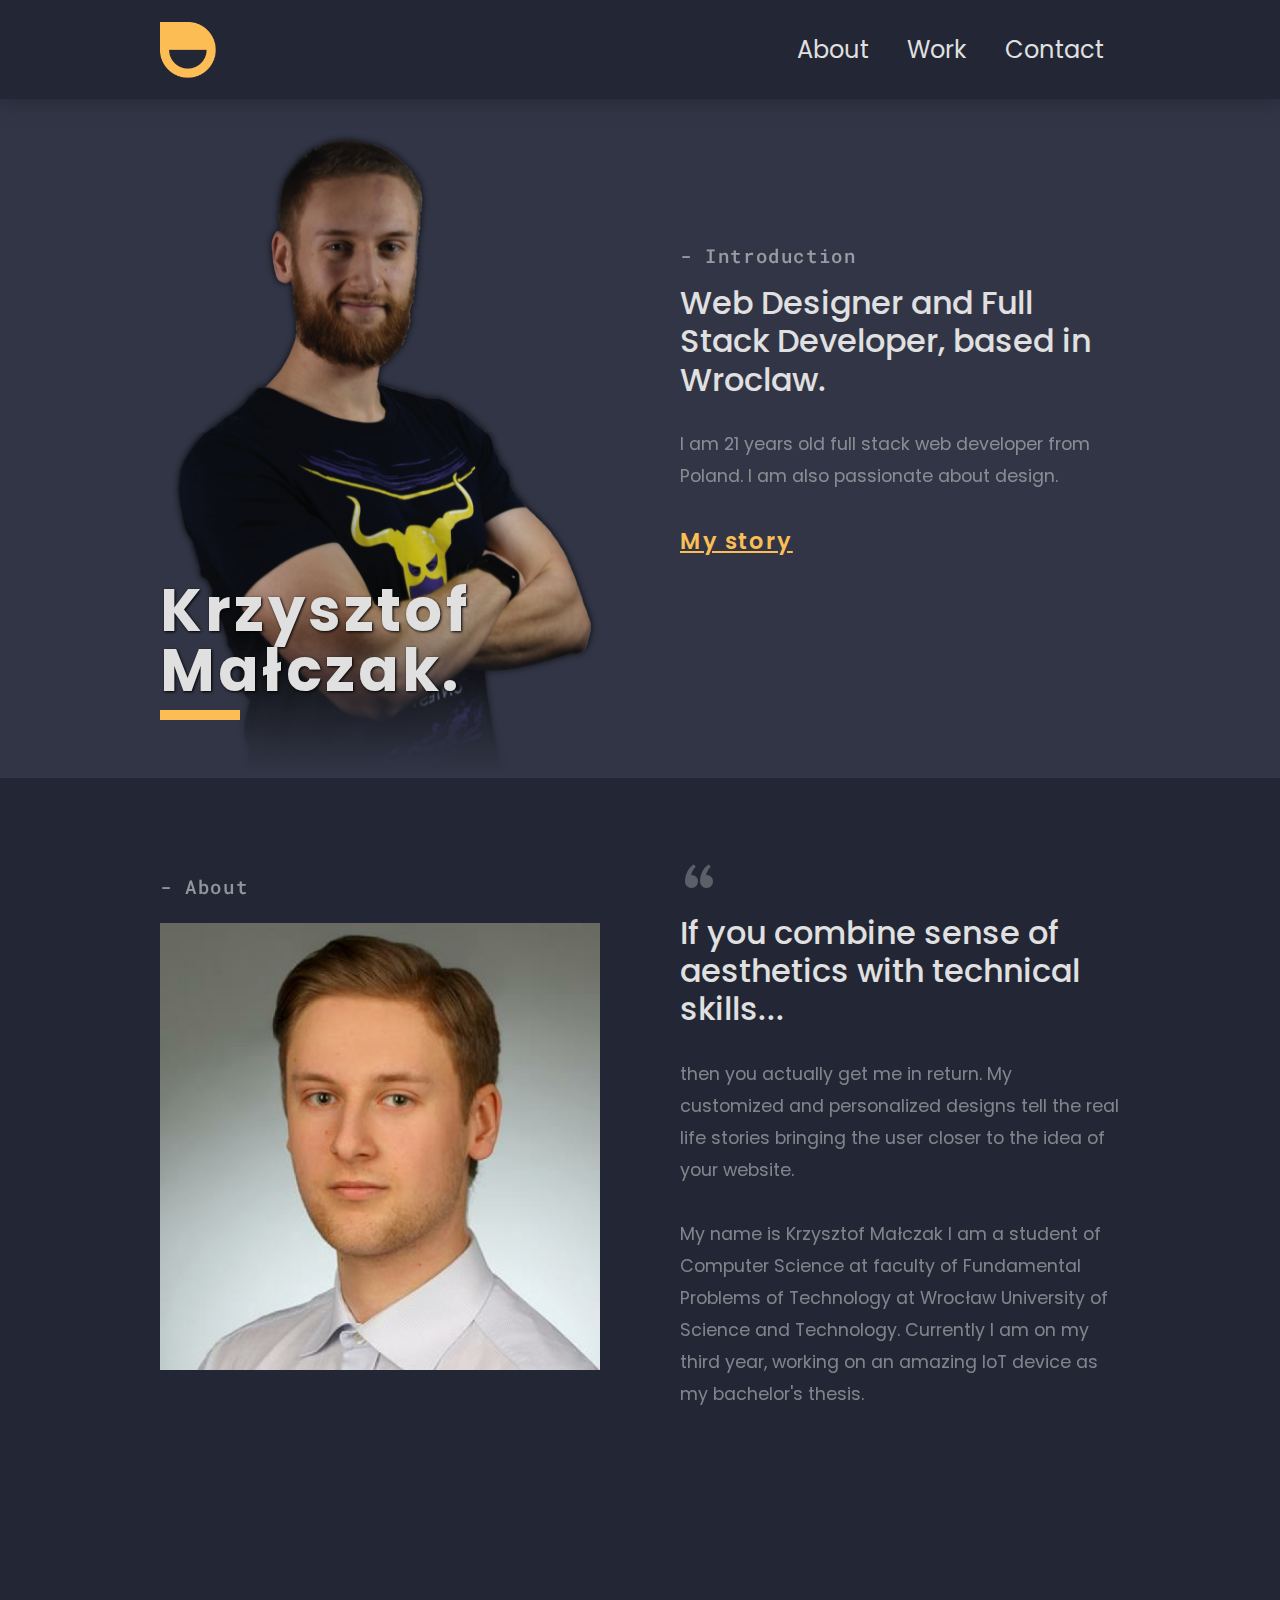
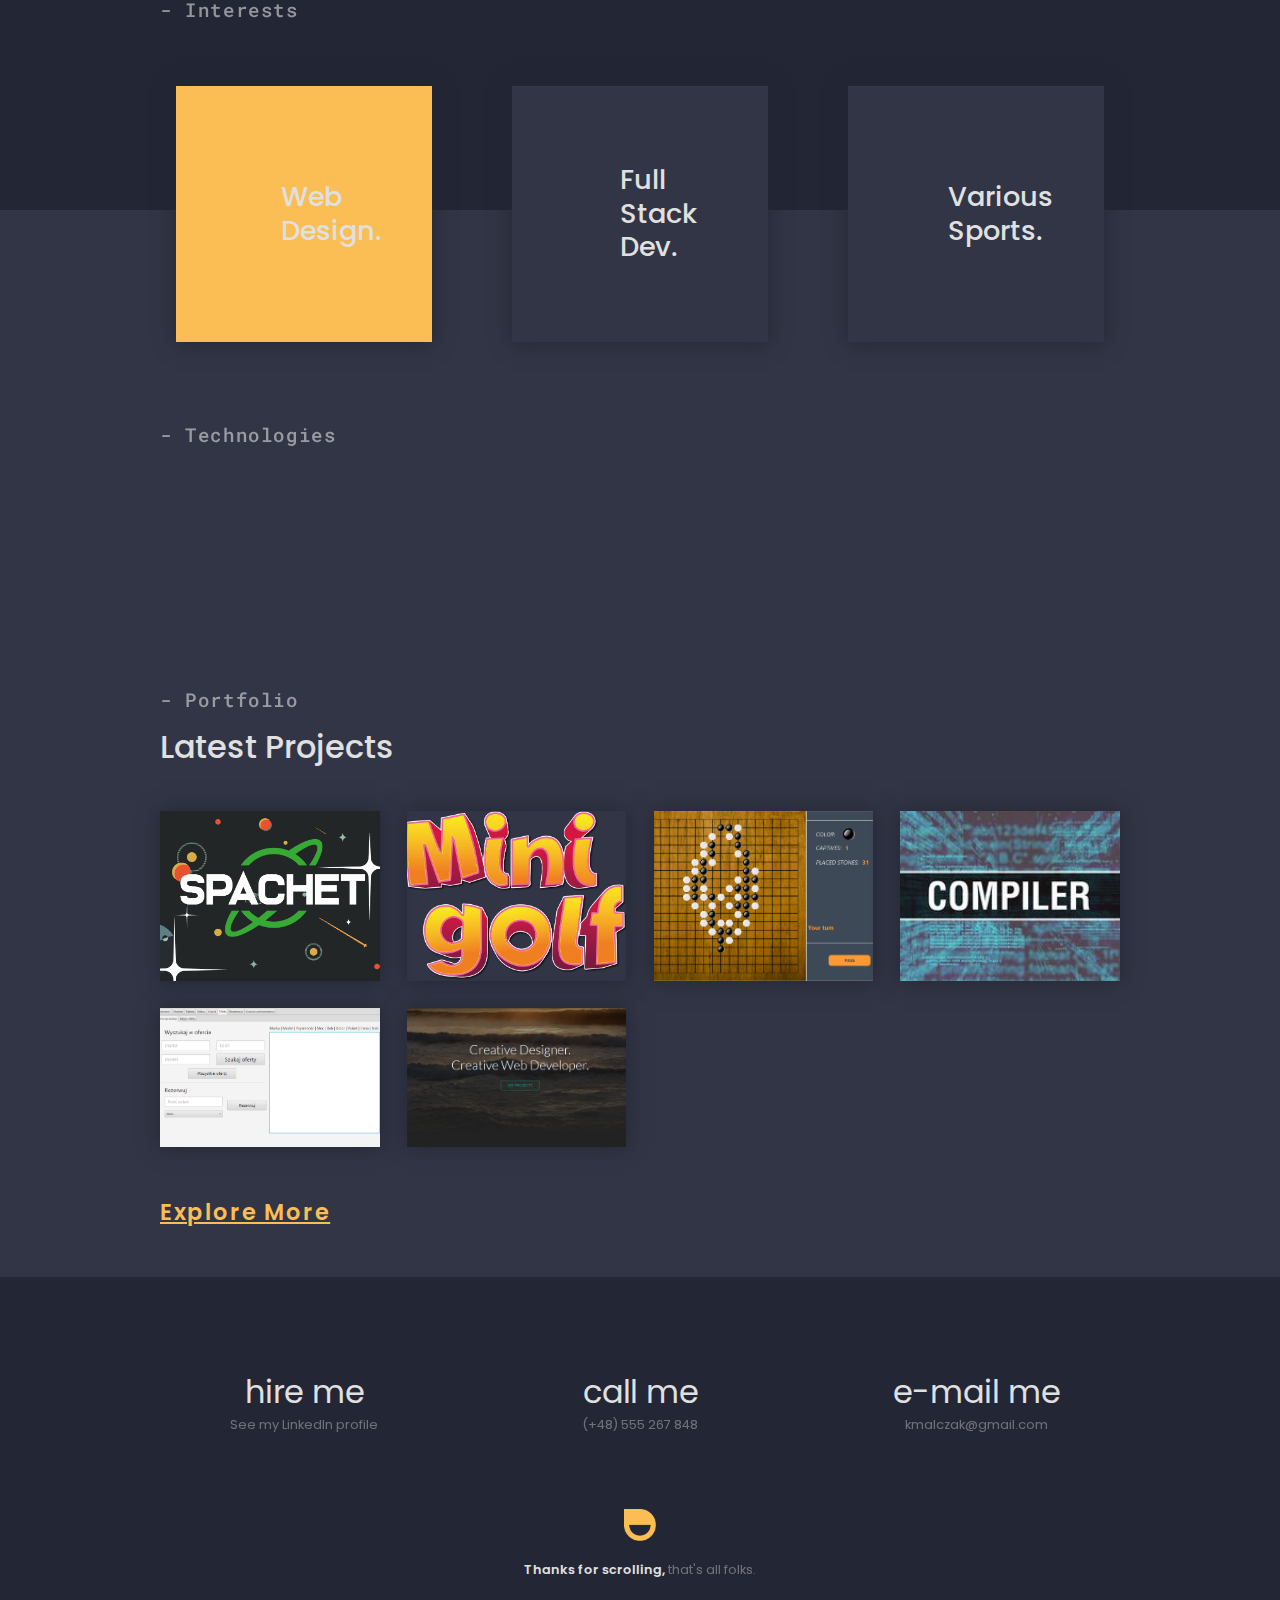
==== commit d6bbe322: "Finished Home Page. Added script for navbar" ====
--- a/index.html
+++ b/index.html
@@ -10,8 +10,15 @@
 </head>
 <body>
     <header class="nav-bar">
-        <nav class="container">
-            
+        <nav class="container nav-flex">
+            <a href="#intro"><img class="logo" src="./resources/logo.png" alt="Logo"></a>
+            <ul class="nav-links">
+                <li><a href="#about">About</a></li>
+                <li><a href="#portfolio">Work</a></li>
+                <li><a href="#contact">Contact</a></li>
+            </ul>
+            <i class="burger fas fa-bars"></i>
+            <i class="close off fas fa-times"></i>
         </nav>
     </header>
     <main>
@@ -151,5 +158,6 @@
             </p>
         </div>
     </footer>
+    <script src="./scripts/nav.js"></script>
 </body>
 </html>--- a/styles/style.css
+++ b/styles/style.css
@@ -93,7 +93,68 @@
 a.simple-link:hover > i {
   color: white;
 }
+
 /* ----------------- NAVBAR ------------------------ */
+.nav-bar {
+  background-color: var(--bg-dark);
+  padding: 1rem 0;
+  box-shadow: 0 0 20px #161824;
+  z-index: 20;
+  position: sticky;
+  top: 0;
+}
+
+.nav-flex {
+  display: flex;
+  flex-direction: row;
+  justify-content: space-between;
+  align-items: center;
+}
+
+.nav-bar .logo {
+  width: 2rem;
+  display: block;
+}
+
+.nav-bar .burger,
+.nav-bar .close {
+  font-size: 2rem;
+  cursor: pointer;
+}
+
+.off {
+  display: none;
+}
+
+.nav-bar .nav-links {
+  width: 100vw;
+  background-color: var(--bg-dark);
+  box-shadow: 0 20px 20px -20px #161824;
+  max-height: 0;
+  overflow: hidden;
+  list-style: none;
+  position: absolute;
+  top: 4rem;
+  left: 0;
+  transition: max-height 0.3s ease-in;
+}
+
+/* class for opened menu */
+.nav-links.opened {
+  max-height: 187.2px;
+}
+
+.nav-links a {
+  /* we need block to set working padding */
+  display: block;
+  text-decoration: none;
+  padding: 1.2rem 12.5vw;
+  transition: color 0.2s ease;
+}
+
+.nav-links a:hover {
+  color: var(--addition-color);
+}
 
 /* ----------------- INTRO ------------------------ */
 #intro .social-media-row {
@@ -300,13 +361,23 @@
     grid-gap: 3rem;
   }
 
+  /* -------------- NAVBAR --------------- */
+  .nav-bar .logo {
+    width: 2.5rem;
+  }
+
+  .nav-bar .burger,
+  .nav-bar .close {
+    font-size: 2.5rem;
+  }
+
   /* -------------- INTRODUCTION --------------- */
   #intro .col-padded {
     padding: 5rem 0;
   }
 
   .hero-img {
-    padding-top: 3rem;
+    padding-top: 0;
   }
 
   /* -------------- ABOUT --------------- */
@@ -365,6 +436,36 @@
 
 /* LARGE SCREEN */
 @media screen and (min-width: 992px) {
+  /* -------------- NAVBAR --------------- */
+  .nav-bar {
+    box-shadow: 0 0 20px var(--bg-dark);
+    position: relative;
+  }
+
+  .nav-bar .burger {
+    display: none;
+  }
+
+  .nav-bar .nav-links {
+    width: auto;
+    box-shadow: none;
+    position: static;
+    max-height: none;
+  }
+
+  .nav-links li {
+    /* display links in one line */
+    display: inline-block;
+  }
+
+  .nav-links a {
+    padding: 1rem;
+  }
+
+  .nav-bar .nav-links {
+    font-size: 1.2rem;
+  }
+
   /* -------------- INTRODUCTION --------------- */
   .page-title {
     font-size: 3.5rem;
@@ -393,6 +494,15 @@
     font-size: 1.4rem;
   }
 
+  /* -------------- NAVBAR --------------- */
+  .nav-bar .logo {
+    width: 3.5rem;
+  }
+
+  .nav-bar .nav-links {
+    font-size: 1.5rem;
+  }
+
   /* -------------- INTRODUCTION --------------- */
   #intro .grid-col {
     grid-gap: 5rem;
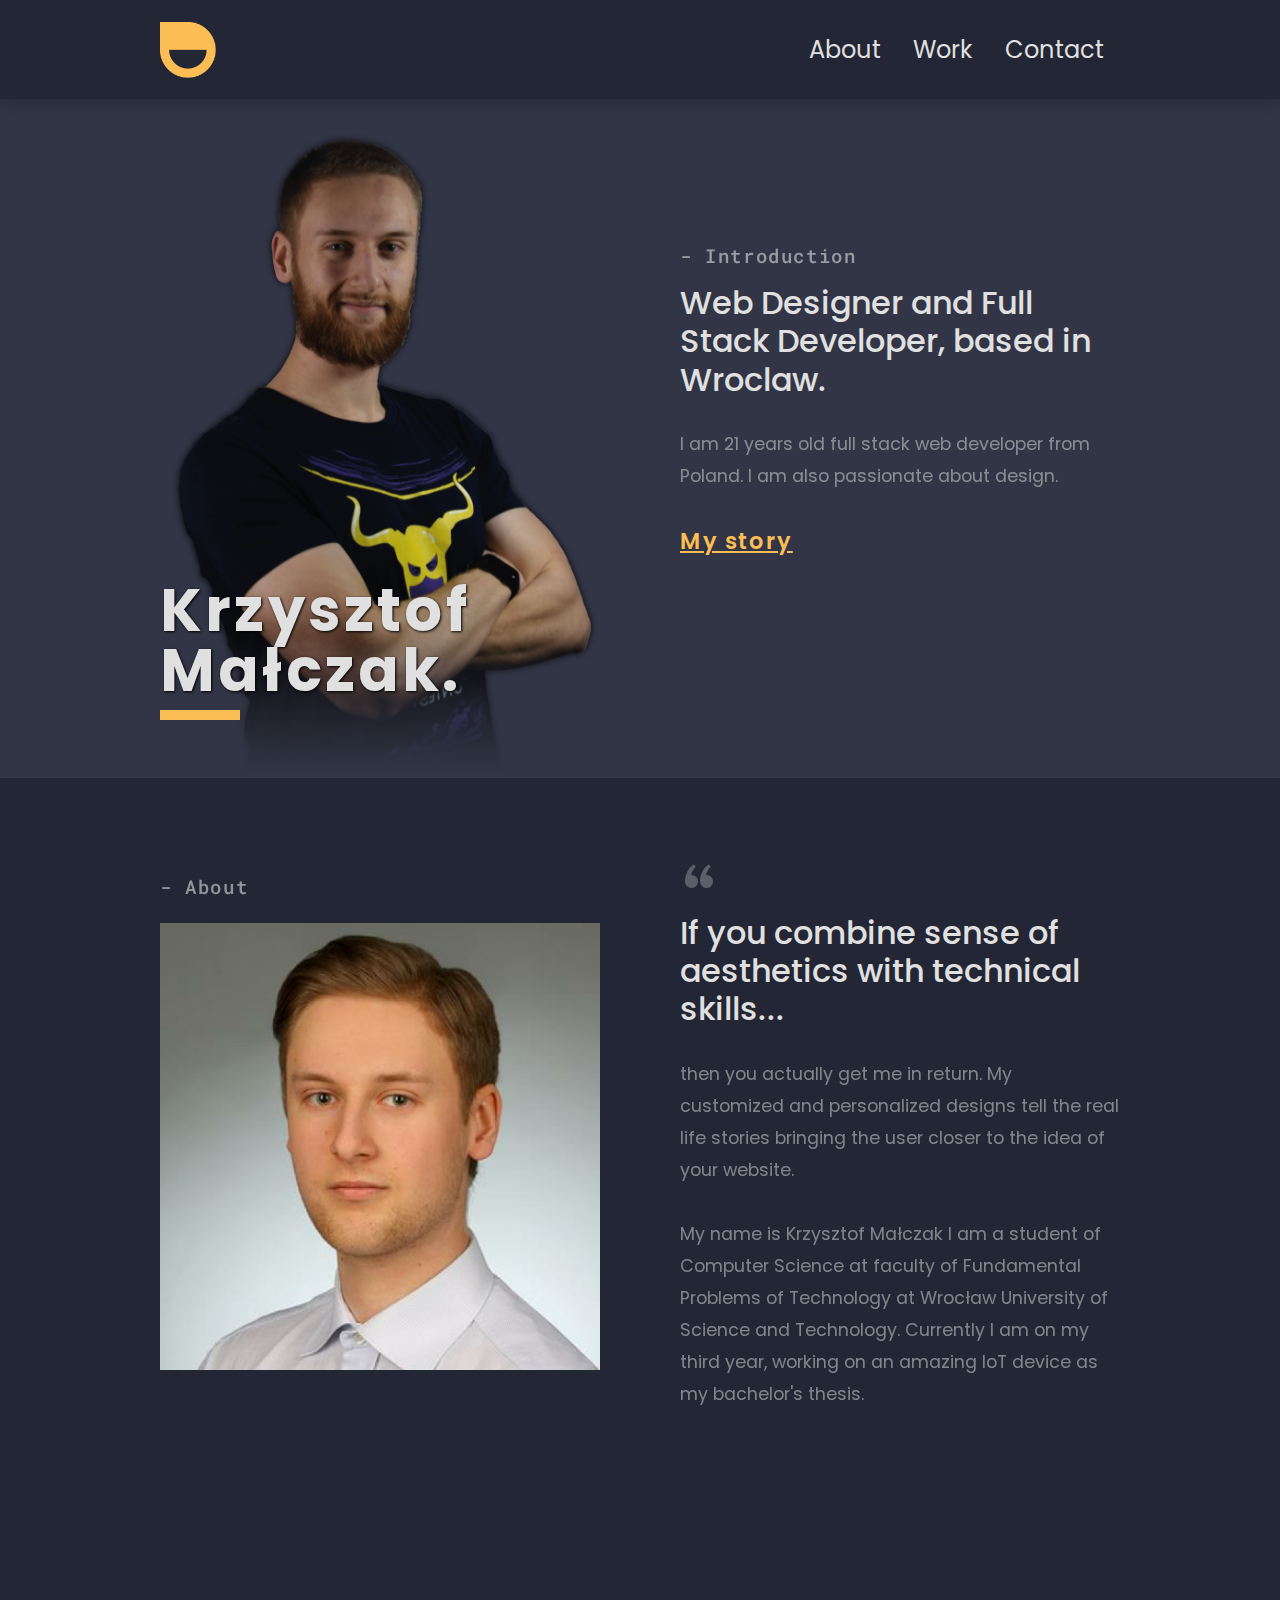
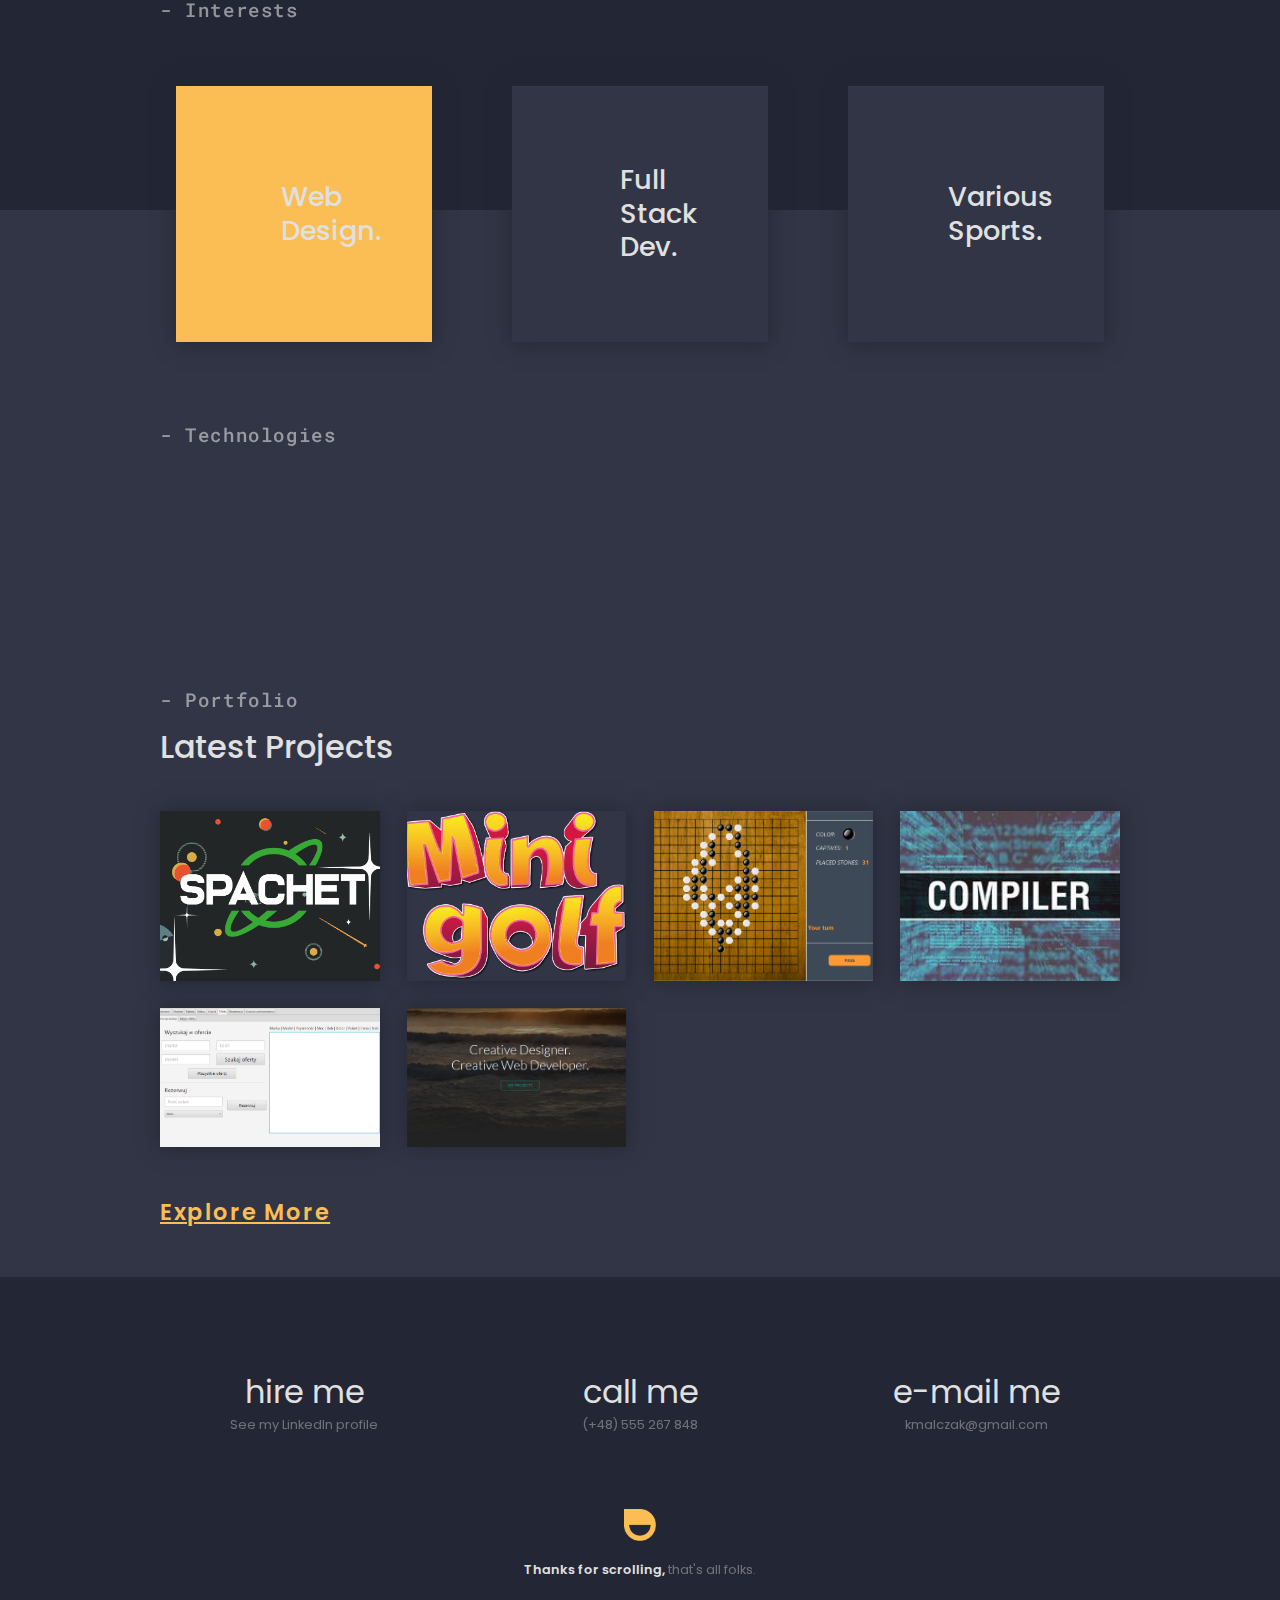
==== commit a7e07b92: "Navbar generating script + noscript navbar alternative" ====
--- a/index.html
+++ b/index.html
@@ -9,18 +9,18 @@
     <title>Krzysztof Małczak</title>
 </head>
 <body>
-    <header class="nav-bar">
-        <nav class="container nav-flex">
-            <a href="#intro"><img class="logo" src="./resources/logo.png" alt="Logo"></a>
-            <ul class="nav-links">
-                <li><a href="#about">About</a></li>
-                <li><a href="#portfolio">Work</a></li>
-                <li><a href="#contact">Contact</a></li>
-            </ul>
-            <i class="burger fas fa-bars"></i>
-            <i class="close off fas fa-times"></i>
-        </nav>
-    </header>
+    <noscript>
+        <header class="nav-bar">
+            <nav class="container nav-flex">
+                <a href="#intro"><img class="logo" src="./resources/logo.png" alt="Logo"></a>
+                <ul class="static-nav-links">
+                    <li><a href="#about">About</a></li>
+                    <li><a href="#portfolio">Work</a></li>
+                    <li><a href="#contact">Contact</a></li>
+                </ul>
+            </nav>
+        </header>
+    </noscript>
     <main>
         <section id="intro" class="light">
             <div class="container">
@@ -76,18 +76,21 @@
                             <i class="fas fa-dice-d6"></i>
                             <h2 class="title">Web Design.</h2>
                         </div>
+                        <div class="desc">Web design encompasses many different skills and disciplines in the production and maintenance of websites.</div>
                     </div>
                     <div class="tile">
                         <div class="tile-grid">
                             <i class="fas fa-layer-group"></i>
                             <h2 class="title">Full Stack Dev.</h2>
                         </div>
+                        <div class="desc">Full stack web development is the ability to design complete web application and websites.</div>
                     </div>
                     <div class="tile">
                         <div class="tile-grid">
                             <i class="fas fa-running"></i>
                             <h2 class="title">Various Sports.</h2>
                         </div>
+                        <div class="desc">I love to do a lot of different sports. From running, through basketball to calisthenics.</div>
                     </div>
                 </div>
             </div>
@@ -114,15 +117,39 @@
                         <p class="simple-text">Here are some of my projects, that I have created or participated in during my studies. Feel free to check them out!</p>
                     </div>
                     <div class="projects-grid">
-                        <div><img class="" src="./resources/projects-imgs/spachet.png" alt="cannot display"></div>
-                        <div><img src="./resources/projects-imgs/minigolf.png" alt="cannot display"></div>
-                        <div><img src="./resources/projects-imgs/go_game.png" alt="cannot display"></div>
-                        <div><img src="./resources/projects-imgs/compiler.jpg" alt="cannot display"></div>
-                        <div><img src="./resources/projects-imgs/database_app.png" alt="cannot display"></div>
-                        <div><img src="./resources/projects-imgs/personal_website.png" alt="cannot display"></div>
+                        <div>
+                            <a href="projects.html#spachet">
+                                <img class="" src="./resources/projects-imgs/spachet.png" alt="cannot display">
+                            </a>
+                        </div>
+                        <div>
+                            <a href="projects.html#minigolf">
+                                <img src="./resources/projects-imgs/minigolf.png" alt="cannot display">
+                            </a>
+                        </div>
+                        <div>
+                            <a href="projects.html#go">
+                                <img src="./resources/projects-imgs/go_game.png" alt="cannot display">
+                            </a>
+                        </div>
+                        <div>
+                            <a href="projects.html#compiler">
+                                <img src="./resources/projects-imgs/compiler.jpg" alt="cannot display">
+                            </a>
+                        </div>
+                        <div>
+                            <a href="projects.html#dealership">
+                                <img src="./resources/projects-imgs/database_app.png" alt="cannot display">
+                            </a>
+                        </div>
+                        <div>
+                            <a href="projects.html#personal-website">
+                                <img src="./resources/projects-imgs/personal_website.png" alt="cannot display">
+                            </a>
+                        </div>
                     </div>
                 </div>
-                <a class="simple-link" href="#">
+                <a class="simple-link" href="projects.html">
                     <span>Explore More</span>
                     <i class="fas fa-arrow-right"></i>
                 </a>
--- a/styles/style.css
+++ b/styles/style.css
@@ -116,8 +116,7 @@
   display: block;
 }
 
-.nav-bar .burger,
-.nav-bar .close {
+.nav-bar .burger {
   font-size: 2rem;
   cursor: pointer;
 }
@@ -153,6 +152,20 @@
 }
 
 .nav-links a:hover {
+  color: var(--addition-color);
+}
+/* ----------------- NAVBAR - NO JAVASCRIPT ------------------------ */
+.static-nav-links li {
+  display: inline-block;
+}
+
+.static-nav-links a {
+  padding: 0.5rem;
+  text-decoration: none;
+  transition: color 0.2s ease;
+}
+
+.static-nav-links a:hover {
   color: var(--addition-color);
 }
 
@@ -241,6 +254,7 @@
   margin: 2rem auto;
   background-color: var(--bg-light);
   box-shadow: 0 0 20px var(--bg-dark);
+  position: relative;
 }
 
 .tile.bright {
@@ -251,6 +265,28 @@
   width: 60%;
   display: grid;
   grid-template-columns: 1fr 2fr;
+}
+
+.desc {
+  display: flex;
+  align-items: center;
+  position: absolute;
+  z-index: 10;
+  bottom: 0;
+  background-color: inherit;
+  height: 100%;
+  width: 70%;
+  visibility: hidden;
+  opacity: 0;
+  transition: opacity 0.3s ease-in;
+  font-weight: 500;
+}
+
+/* acording to w3c this will work when user taps and hold on mobile */
+.tile:hover .desc,
+.tile:active .desc {
+  visibility: visible;
+  opacity: 1;
 }
 
 .tile i {
@@ -352,6 +388,70 @@
   opacity: 0.4;
 }
 
+/* ========================= PROJECTS PAGE ============================= */
+.back {
+  position: fixed;
+  top: 1rem;
+  left: 1rem;
+  text-decoration: none;
+}
+
+.back:hover {
+  color: var(--addition-color);
+}
+
+section.project {
+  padding: 3rem 0;
+}
+
+section.project .grid-col {
+  grid-gap: 3rem;
+}
+
+.project-img {
+  width: 100%;
+  object-fit: cover;
+  box-shadow: 0 0 20px var(--bg-dark);
+}
+
+.btn-wrap {
+  display: flex;
+  flex-direction: column;
+  justify-content: space-around;
+  gap: 1.5rem;
+  align-items: center;
+}
+
+.btn {
+  text-decoration: none;
+  background-color: transparent;
+  text-transform: uppercase;
+  font-weight: 300;
+  padding: 0.6rem 1.6rem;
+  border: 2px solid var(--addition-color);
+  color: var(--addition-color);
+  border-radius: 3px;
+  transition: all 0.2s ease;
+  cursor: pointer;
+}
+
+.btn i {
+  color: inherit;
+  margin-right: 8px;
+}
+
+.btn:hover {
+  text-decoration: none;
+  border: 2px solid white;
+  color: white;
+}
+
+pre {
+  max-height: 400px;
+  margin-top: 3rem !important;
+  background-color: var(--bg-dark) !important;
+}
+
 /* MEDIUM SCREEN */
 
 @media screen and (min-width: 768px) {
@@ -366,8 +466,7 @@
     width: 2.5rem;
   }
 
-  .nav-bar .burger,
-  .nav-bar .close {
+  .nav-bar .burger {
     font-size: 2.5rem;
   }
 
@@ -395,6 +494,11 @@
   /* -------------- INTERESTS --------------- */
   #interests .grid-col {
     grid-template-columns: 1fr 1fr 1fr;
+  }
+
+  .desc {
+    font-size: 0.8rem;
+    line-height: 0.9rem;
   }
 
   .tile {
@@ -465,11 +569,29 @@
   .nav-bar .nav-links {
     font-size: 1.2rem;
   }
+  /* ----------------- NAVBAR - NO JAVASCRIPT ------------------------ */
+  .static-nav-links {
+    font-size: 1.2rem;
+  }
+
+  .static-nav-links a {
+    padding: 1rem;
+  }
 
   /* -------------- INTRODUCTION --------------- */
   .page-title {
     font-size: 3.5rem;
     line-height: 3.5rem;
+  }
+
+  /* ---------------- INTERESTS ----------------- */
+  .desc {
+    font-size: 1rem;
+    line-height: 1.2rem;
+  }
+  /* ========================= PROJECTS PAGE ============================= */
+  .btn-wrap {
+    flex-direction: row;
   }
 }
 
@@ -502,6 +624,10 @@
   .nav-bar .nav-links {
     font-size: 1.5rem;
   }
+  /* ----------------- NAVBAR - NO JAVASCRIPT ------------------------ */
+  .static-nav-links {
+    font-size: 1.5rem;
+  }
 
   /* -------------- INTRODUCTION --------------- */
   #intro .grid-col {
@@ -536,6 +662,11 @@
     margin: 3rem auto 5rem auto;
   }
 
+  .desc {
+    font-size: 1rem;
+    line-height: normal;
+  }
+
   .tile .title {
     font-size: 1.7rem;
     line-height: 2.1rem;
@@ -549,6 +680,11 @@
   .tech-grid {
     padding: 4rem 0 6rem 0;
     grid-gap: 4rem;
+  }
+
+  /* ============= PROJECTS PAGE ===================== */
+  pre {
+    max-height: none;
   }
 }
 
